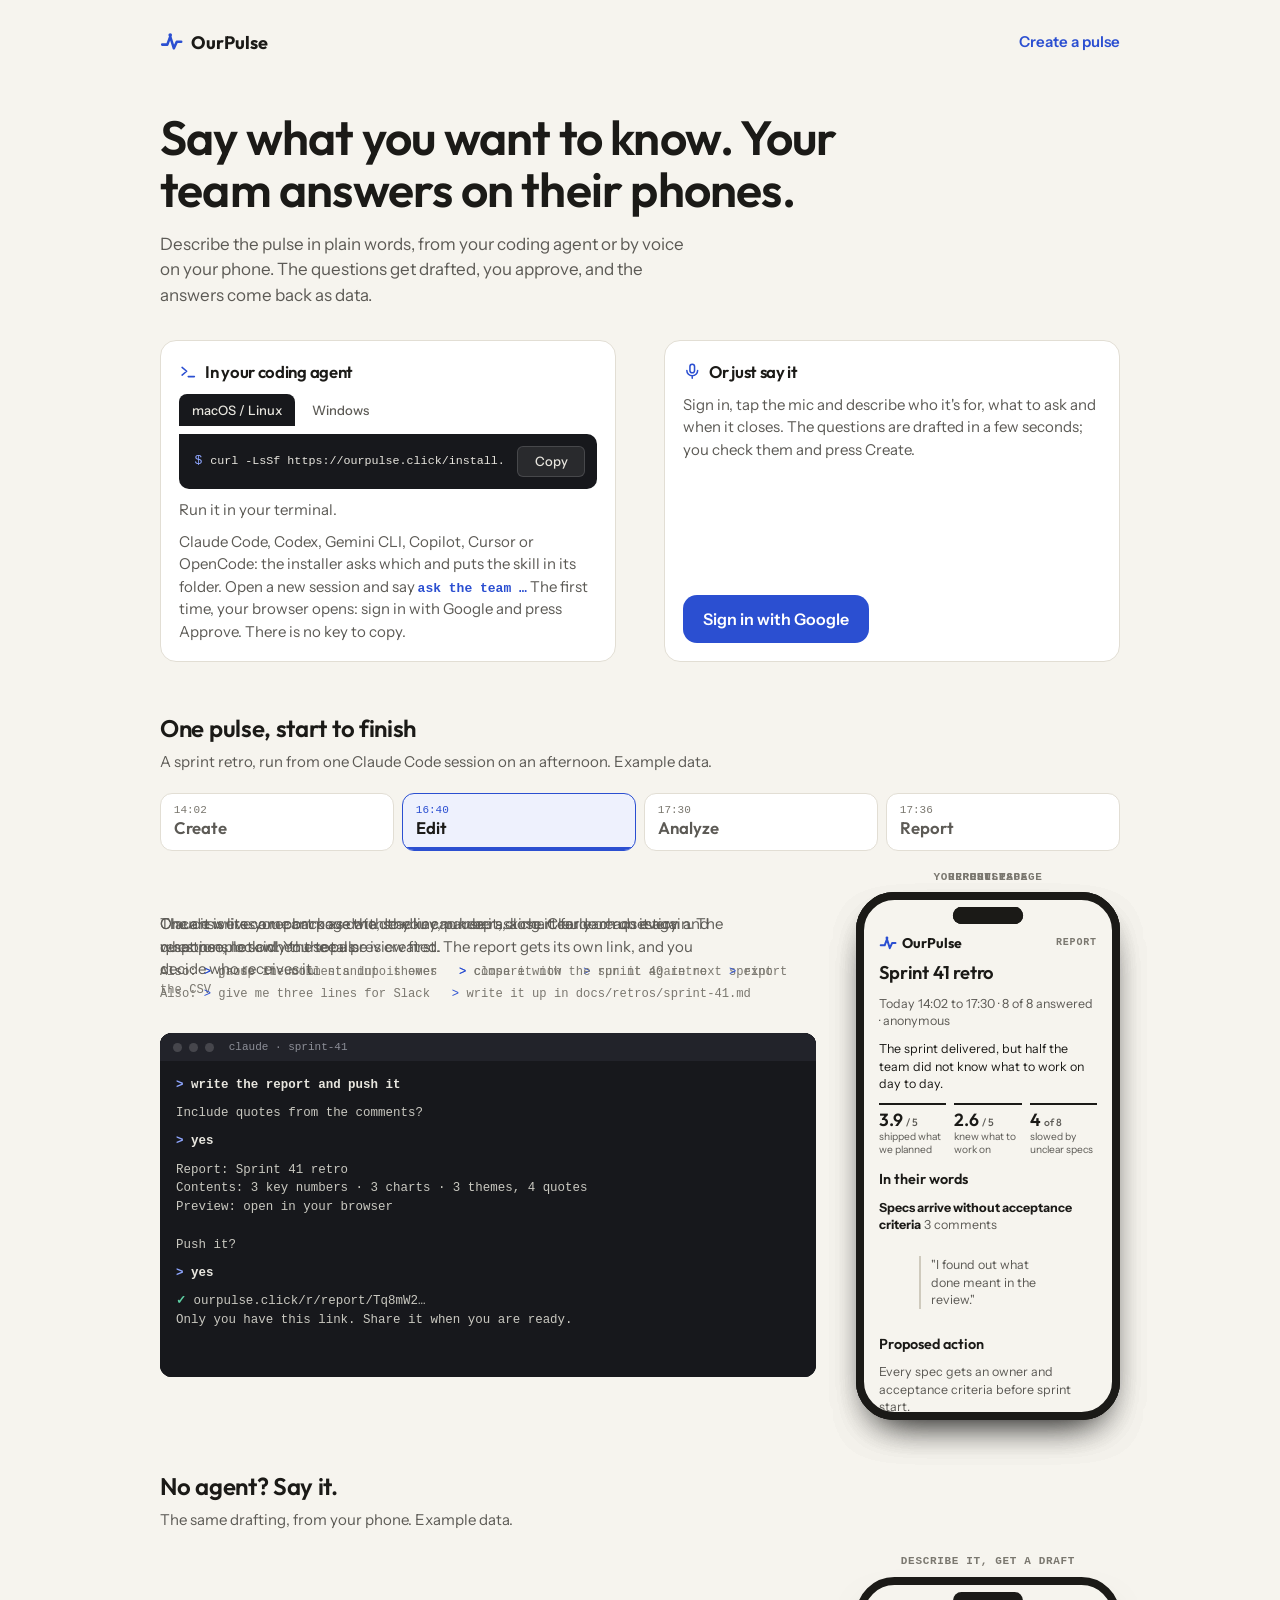
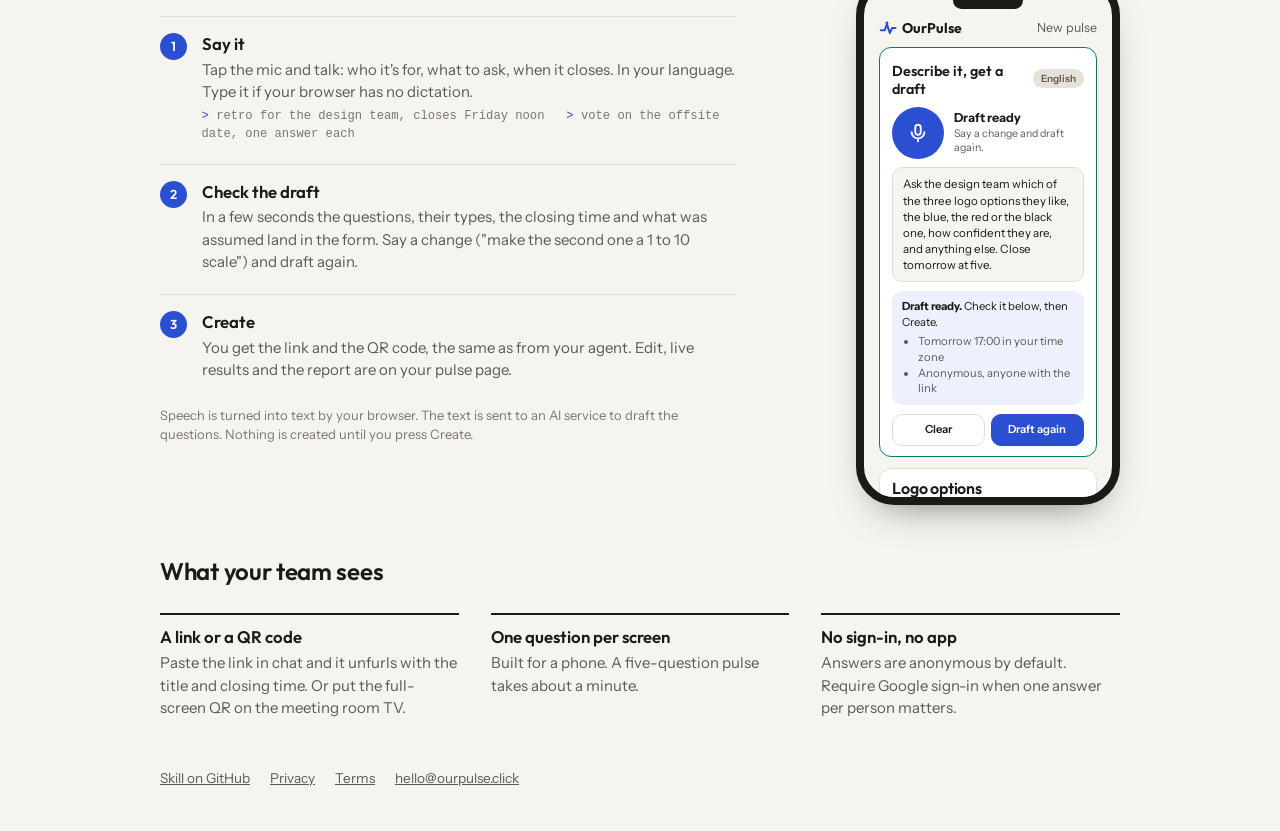
==== docs/index.html @ f37e3a6a "Privacy policy and terms of service pages, contact address in the footer Closes n-dimitrov/ourpulse#" ====
<!doctype html>
<html lang="en">
<head>
<meta charset="utf-8" />
<meta name="viewport" content="width=device-width, initial-scale=1, viewport-fit=cover" />
<title>Tiny pulses for teams and agents · OurPulse</title>
<link rel="icon" href="/favicon.svg" type="image/svg+xml" />
<link rel="preconnect" href="https://fonts.gstatic.com" crossorigin />
<link rel="stylesheet" href="https://fonts.googleapis.com/css2?family=Outfit:wght@500;600;700&family=Instrument+Sans:wght@400;500;600&display=swap" />
<meta name="description" content="Ask the team in plain words, from your coding agent or by voice on your phone. The questions get drafted, your team answers on their phones, and the results come back as data." />
<meta property="og:title" content="OurPulse: tiny pulses for teams and agents" />
<meta property="og:description" content="Ask the team in plain words, from your coding agent or by voice on your phone. The questions get drafted, your team answers on their phones, and the results come back as data." />
<!-- Tokens and base styles mirror src/lib/page.ts in the OurPulse app; keep them in step. -->
<style>
  :root {
    --bg: #F6F4EE; --ink: #1B1A17; --muted: #5C5A55; --faint: #7A776F; --line: #E2DED4; --line-strong: #CFCABD;
    --card: #FFFFFF; --track: #E6E2D8; --accent: #2B4FD1; --accent-soft: #EEF1FD; --accent-ink: #FFFFFF; --ok: #0F766E; --bezel: #1B1A17;
    /* Console: dark in both themes, so a command reads as a command. */
    --code-bg: #17181C; --code-bar: #22232A; --code-ink: #E8E6DF; --code-dim: #8D8F98; --code-soft: #C9C8C0; --code-prompt: #8FA6FF; --code-ok: #5FD1A5;
    color-scheme: light;
  }
  @media (prefers-color-scheme: dark) { :root {
    --bg: #17171A; --ink: #F1EFE9; --muted: #A8A49B; --faint: #8B877E; --line: #34343A; --line-strong: #44444B;
    --card: #202024; --track: #2C2C31; --accent: #6D8CFF; --accent-soft: #23283F; --accent-ink: #0F1330; --ok: #4FD1C5; --bezel: #3A3A41;
    --code-bg: #0C0D10; --code-bar: #16171C;
    color-scheme: dark;
  } }
  * { box-sizing: border-box; }
  html, body { height: 100%; }
  body { margin: 0; background: var(--bg); color: var(--ink); font: 16px/1.5 'Instrument Sans', system-ui, sans-serif; -webkit-font-smoothing: antialiased; }
  h1, h3 { font-family: Outfit, 'Instrument Sans', sans-serif; font-weight: 600; letter-spacing: -.3px; margin: 0; text-wrap: balance; }
  h1 { font-size: 1.75rem; line-height: 1.2; }
  h3 { font-size: 1.05rem; }
  a { color: var(--accent); }
  [hidden] { display: none !important; }
  .muted { color: var(--muted); }
  .small { font-size: .85rem; }
  .wrap { max-width: 30rem; margin: 0 auto; padding: 1.25rem 1.25rem 1.5rem; min-height: 100%; display: flex; flex-direction: column; }
  .top { display: flex; align-items: center; justify-content: space-between; gap: 1rem; height: 44px; }
  .brand { display: inline-flex; align-items: center; gap: .4em; font-family: Outfit, sans-serif; font-weight: 700; font-size: 1.125rem; color: inherit; text-decoration: none; }
  .brand svg { width: 1.3em; height: 1.3em; color: var(--accent); flex: none; }
  .card { background: var(--card); border: 1px solid var(--line); border-radius: 16px; padding: 1rem; }
  .btn { display: inline-flex; align-items: center; justify-content: center; gap: .5rem; height: 48px; padding: 0 1.25rem; border-radius: 14px; border: 0; background: var(--accent); color: var(--accent-ink); font: 600 1rem 'Instrument Sans', sans-serif; text-decoration: none; cursor: pointer; }
  button { font: inherit; }
  code { font-size: .9em; }
  @media (prefers-reduced-motion: reduce) { * { transition: none !important; } }
  h1, h2, h3, p, ol, ul { margin: 0; }
  h2 { font-family: Outfit, 'Instrument Sans', sans-serif; font-weight: 600; letter-spacing: -.3px; text-wrap: balance; }
  .land { max-width: 66rem; gap: 3rem; padding: 1.25rem clamp(1.25rem, 4vw, 3rem) 2.5rem; }
  .signin { font-weight: 600; font-size: .9375rem; text-decoration: none; }
  .notice { font-size: .875rem; font-weight: 500; padding: .6rem .85rem; border-radius: 12px; background: var(--accent-soft); color: var(--accent); margin-bottom: -1.5rem; }
  a:focus-visible, button:focus-visible { outline: 2px solid var(--accent); outline-offset: 2px; }
  /* Hero: one promise, two doors. On a phone the voice door comes first; nobody installs a plugin from there. */
  .hero { display: grid; grid-template-columns: repeat(auto-fit, minmax(min(100%, 19rem), 1fr)); gap: 2rem 3rem; align-items: stretch; }
  .pitch { display: flex; flex-direction: column; gap: 1rem; min-width: 0; grid-column: 1 / -1; }
  .pitch h1 { font-size: clamp(2rem, 5vw, 3rem); line-height: 1.08; letter-spacing: -.8px; max-width: 24ch; }
  .pitch p { color: var(--muted); font-size: 1.0625rem; max-width: 34rem; }

  .door { background: var(--card); border: 1px solid var(--line); border-radius: 16px; padding: 1.1rem; display: flex; flex-direction: column; gap: .6rem; min-width: 0; }
  .door h3 { font-size: 1.05rem; display: flex; align-items: center; gap: .5rem; }
  .door h3 svg { width: 1.1em; height: 1.1em; color: var(--accent); flex: none; }
  .door p { font-size: .9375rem; color: var(--muted); }
  .door .btn { align-self: flex-start; margin-top: auto; }
  @media (max-width: 50rem) { .door.voice { order: -1; } }
  /* Install: OS tabs sit on a dark console block, as on jtr. */
  .os-tabs { display: flex; gap: 4px; margin-bottom: -1px; position: relative; }
  .os-tab { font: 500 .8125rem/1 'Instrument Sans', sans-serif; color: var(--muted); background: none; border: 1px solid transparent; border-bottom: 0; border-radius: 8px 8px 0 0; padding: 9px 12px; cursor: pointer; }
  .os-tab[aria-selected="true"] { color: var(--code-ink); background: var(--code-bg); }
  .os-tabs + .cmd { border-top-left-radius: 0; }
  .cmd { display: flex; align-items: flex-start; gap: 12px; background: var(--code-bg); color: var(--code-ink); border-radius: 10px; padding: 12px 12px 12px 16px; }
  .cmd pre { flex: 1; min-width: 0; margin: 0; padding: 5px 0; font: .8125rem/1.6 ui-monospace, SFMono-Regular, Menlo, Consolas, monospace; overflow-x: auto; white-space: pre; }
  .cmd pre .p { color: var(--code-prompt); user-select: none; }
  .cmd pre .c { color: var(--code-dim); }
  .cmd button { flex: none; font: 500 .8125rem/1 'Instrument Sans', sans-serif; color: var(--code-ink); background: rgba(255, 255, 255, .08); border: 1px solid rgba(255, 255, 255, .14); border-radius: 6px; padding: 8px 12px; min-width: 68px; cursor: pointer; }
  .cmd button:hover { background: rgba(255, 255, 255, .16); }
  .cmd button.done { color: var(--code-ok); border-color: var(--code-ok); }
  .note { font-size: .875rem; color: var(--muted); }
  @media (max-width: 32rem) { .cmd { flex-direction: column; } .cmd pre { width: 100%; } .cmd button { align-self: flex-end; } }
  .say { font-family: ui-monospace, SFMono-Regular, Menlo, monospace; font-size: .8125rem; color: var(--accent); font-weight: 600; }

  .sec { display: flex; flex-direction: column; gap: 1.5rem; }
  .sec > header { display: flex; flex-direction: column; gap: .3rem; }
  .sec h2 { font-size: 1.5rem; }
  .sec > header p { color: var(--muted); font-size: .9375rem; }

  .stage { display: flex; flex-direction: column; gap: 1.25rem; }
  .stage > header { display: flex; flex-direction: column; gap: .3rem; }
  .stage h2 { font-size: 1.5rem; }
  .stage > header p { color: var(--muted); font-size: .9375rem; }
  .tabs { display: grid; grid-template-columns: repeat(4, minmax(0, 1fr)); gap: .5rem; }
  .tab { position: relative; overflow: hidden; display: flex; flex-direction: column; align-items: flex-start; gap: .1rem; padding: .6rem .8rem .7rem; border: 1px solid var(--line); border-radius: 12px; background: var(--card); color: var(--muted); cursor: pointer; text-align: left; font: 600 1.05rem Outfit, 'Instrument Sans', sans-serif; }
  .tab small { font: 500 .6875rem ui-monospace, SFMono-Regular, Menlo, monospace; color: var(--faint); font-variant-numeric: tabular-nums; }
  .tab[aria-selected="true"] { border-color: var(--accent); color: var(--ink); background: var(--accent-soft); }
  .tab[aria-selected="true"] small { color: var(--accent); }
  .tab i { position: absolute; left: 0; bottom: 0; height: 3px; width: 0; background: var(--accent); }
  .stage.auto .tab[aria-selected="true"] i { animation: fill 9s linear forwards; }
  .stage.auto:hover .tab i, .stage.auto:focus-within .tab i { animation-play-state: paused; }
  @keyframes fill { to { width: 100%; } }

  /* Every phase sits in the same grid cell, so the stage keeps one size. */
  .panels { display: flex; flex-direction: column; gap: 2.5rem; }
  .stage.js .panels { display: grid; }
  .stage.js .panel { grid-area: 1 / 1; visibility: hidden; opacity: 0; }
  .panel { display: grid; grid-template-columns: minmax(0, 1fr) auto; gap: 1rem 2.5rem; align-items: center; }
  .stage.js .panel.on { visibility: visible; opacity: 1; transition: opacity .25s; }
  .left { display: flex; flex-direction: column; gap: .9rem; min-width: 0; }
  .what { display: flex; flex-direction: column; gap: .35rem; min-height: 6.6rem; }
  .what p { color: var(--muted); font-size: .9375rem; max-width: 36rem; }
  .also { font: .76rem/1.45 ui-monospace, SFMono-Regular, Menlo, monospace; color: var(--faint); }
  .also b { color: var(--accent); font-weight: 400; }

  /* Terminal window: one fixed size for all phases. */
  .term { height: 21.5rem; background: var(--code-bg); color: var(--code-ink); border-radius: 12px; overflow: hidden; display: flex; flex-direction: column; }
  .tbar { flex: none; display: flex; align-items: center; gap: .4rem; padding: .5rem .8rem; background: var(--code-bar); font: .6875rem ui-monospace, SFMono-Regular, Menlo, Consolas, monospace; color: var(--code-dim); }
  .tbar i { width: .6rem; height: .6rem; border-radius: 50%; background: rgba(255, 255, 255, .16); }
  .tbar span { margin-left: .5rem; }
  .tbody { flex: 1; min-height: 0; overflow: hidden; padding: .9rem 1rem; display: flex; flex-direction: column; gap: .6rem; font: .78rem/1.5 ui-monospace, SFMono-Regular, Menlo, Consolas, monospace; }
  .term .you { color: var(--code-ink); font-weight: 600; padding-left: 1.2em; text-indent: -1.2em; overflow-wrap: anywhere; }
  .term .you::before { content: "> "; color: var(--code-prompt); }
  .term .out { color: var(--code-soft); white-space: pre-wrap; overflow-wrap: anywhere; font-variant-numeric: tabular-nums; }
  .term .ok { color: var(--code-ok); font-weight: 700; }

  /* Phone: one fixed size, the app page inside it. */
  .phonecol { display: flex; flex-direction: column; align-items: center; gap: .6rem; }
  .cap { font: 600 .6875rem ui-monospace, SFMono-Regular, Menlo, monospace; letter-spacing: .06em; text-transform: uppercase; color: var(--faint); }
  .phone { width: 16.5rem; height: 33rem; border: .55rem solid var(--bezel); border-radius: 2.4rem; background: var(--bg); position: relative; overflow: hidden; box-shadow: 0 18px 40px -22px rgba(0, 0, 0, .6); }
  .phone::before { content: ""; position: absolute; top: .45rem; left: 50%; width: 4.4rem; height: 1.05rem; margin-left: -2.2rem; border-radius: 1rem; background: var(--bezel); z-index: 1; }
  /* Create: the phone shows the invite QR first, then the question it leads to. */
  .swap { position: relative; height: 100%; }
  .swap > .app { position: absolute; inset: 0; }
  .swap > .app.then { opacity: 0; }
  .panel.on .swap > .app.first { animation: leave 9s linear forwards; }
  .panel.on .swap > .app.then { animation: arrive 9s linear forwards; }
  @keyframes leave { 0%, 40% { opacity: 1; } 46%, 100% { opacity: 0; } }
  @keyframes arrive { 0%, 40% { opacity: 0; } 46%, 100% { opacity: 1; } }
  .app.invite { align-items: center; text-align: center; justify-content: center; gap: .9rem; }
  .app .qr { width: 9.5rem; height: 9.5rem; padding: .45rem; background: #fff; color: #111; border: 1px solid var(--line); border-radius: 14px; }
  .app .qr svg { display: block; width: 100%; height: 100%; }
  .app .mono { font: .72rem ui-monospace, SFMono-Regular, Menlo, monospace; }
  .app { height: 100%; padding: 2.1rem .95rem 1rem; display: flex; flex-direction: column; gap: .65rem; font-size: .78rem; line-height: 1.4; }
  .app .row { display: flex; align-items: center; justify-content: space-between; gap: .6rem; }
  .app .brand { display: inline-flex; align-items: center; gap: .35em; font: 700 .875rem Outfit, sans-serif; }
  .app .brand svg { width: 1.3em; height: 1.3em; color: var(--accent); flex: none; }
  .app .ttl { font: 600 1.15rem/1.2 Outfit, 'Instrument Sans', sans-serif; letter-spacing: -.2px; }
  .app .pill { font-size: .6875rem; font-weight: 600; padding: 2px 8px; border-radius: 999px; background: var(--track); color: var(--muted); white-space: nowrap; }
  .app .pill.on { background: var(--accent); color: var(--accent-ink); }
  .app .kind { font: 600 .625rem ui-monospace, SFMono-Regular, Menlo, monospace; letter-spacing: .08em; text-transform: uppercase; color: var(--faint); }
  .app .box { background: var(--card); border: 1px solid var(--line); border-radius: 12px; padding: .65rem .75rem; display: flex; flex-direction: column; gap: .4rem; }
  .app .m { color: var(--muted); }
  .app .new { color: var(--accent); font-weight: 600; }
  .app .meter { height: 6px; border-radius: 3px; background: var(--track); overflow: hidden; }
  .app .meter span { display: block; height: 100%; background: var(--accent); }
  .app .btns { display: grid; grid-template-columns: repeat(3, minmax(0, 1fr)); gap: .35rem; }
  .app .btns span { text-align: center; padding: .5rem .2rem; border: 1.5px solid var(--line); border-radius: 10px; background: var(--card); font-weight: 600; font-size: .7rem; }
  .app .grow { flex: 1; }
  .app .cta { text-align: center; padding: .8rem; border-radius: 12px; background: var(--accent); color: var(--accent-ink); font-weight: 600; font-size: .9rem; }
  .app .stmt { font: 600 1.45rem/1.2 Outfit, 'Instrument Sans', sans-serif; letter-spacing: -.3px; margin-top: 1.2rem; }
  .app .scale { display: grid; grid-template-columns: repeat(5, 1fr); gap: .4rem; margin-top: 1.4rem; }
  .app .scale span { aspect-ratio: 1; border-radius: 50%; border: 1.5px solid var(--line-strong); background: var(--card); display: flex; align-items: center; justify-content: center; font-weight: 600; }
  .app .scale .sel { background: var(--accent); border-color: var(--accent); color: var(--accent-ink); }
  .app .ends { display: flex; justify-content: space-between; font-size: .6875rem; color: var(--muted); }
  .app .bars { display: grid; grid-template-columns: auto minmax(0, 1fr) auto; gap: .4rem .5rem; align-items: center; font-size: .72rem; }
  .app .bars .meter { height: 9px; border-radius: 5px; }
  .app .bars b { font-variant-numeric: tabular-nums; }
  .app .big { font: 600 2rem/1 Outfit, sans-serif; }
  .app .keys { display: grid; grid-template-columns: repeat(3, minmax(0, 1fr)); gap: .5rem; }
  .app .keys div { border-top: 2px solid var(--ink); padding-top: .3rem; display: flex; flex-direction: column; }
  .app .keys b { font: 600 1.1rem/1.15 Outfit, sans-serif; }
  .app .keys b small { font-size: .65rem; font-weight: 500; color: var(--muted); }
  .app .keys span { font-size: .64rem; color: var(--muted); line-height: 1.3; }
  .app blockquote { padding-left: .6rem; border-left: 2px solid var(--line-strong); color: var(--muted); }
  .app h4 { margin: .2rem 0 0; font: 600 .9rem Outfit, sans-serif; }

  @media (max-width: 50rem) {
    .panel { grid-template-columns: 1fr; }
    .tab { padding: .5rem .55rem .6rem; font-size: .9375rem; }
    .what { min-height: 8.5rem; }
    .term { height: 23rem; }
  }
  @media (prefers-reduced-motion: reduce) { .stage.auto .tab[aria-selected="true"] i { animation: none; } .stage.js .panel.on { transition: none; } .swap > .app { animation: none !important; } .swap > .app.first { opacity: 0; } }
  .team { display: grid; grid-template-columns: repeat(auto-fit, minmax(min(100%, 13rem), 1fr)); gap: 1.25rem 2rem; }
  .team div { display: flex; flex-direction: column; gap: .3rem; border-top: 2px solid var(--ink); padding-top: .7rem; }
  .team strong { font: 600 1.05rem Outfit, 'Instrument Sans', sans-serif; }
  .team p { color: var(--muted); font-size: .9375rem; }

  /* Voice: the Describe card from /me/new, inside the phone. */
  .voice-sec .panel { visibility: visible; opacity: 1; }
  .steps { gap: 1.25rem; max-width: 36rem; }
  .step { display: flex; gap: .9rem; align-items: flex-start; border-top: 1px solid var(--line); padding-top: 1rem; }
  .step .n { flex: none; width: 1.7rem; height: 1.7rem; border-radius: 50%; background: var(--accent); color: var(--accent-ink); font: 600 .8125rem/1.7rem Outfit, 'Instrument Sans', sans-serif; text-align: center; }
  .step > div { display: flex; flex-direction: column; gap: .3rem; min-width: 0; }
  .step strong { font: 600 1.05rem Outfit, 'Instrument Sans', sans-serif; }
  .step p { color: var(--muted); font-size: .9375rem; }
  .steps .fine { margin-top: .25rem; }
  .fine { font-size: .8125rem; color: var(--faint); max-width: 36rem; }
  .app .desc { border-color: var(--ok); gap: .55rem; }
  .app .lang { font: 600 .625rem 'Instrument Sans', sans-serif; color: var(--muted); background: var(--track); border-radius: 999px; padding: 3px 8px; }
  .app .mic { flex: none; width: 52px; height: 52px; border-radius: 50%; background: var(--accent); color: var(--accent-ink); display: grid; place-items: center; }
  .app .mic svg { width: 22px; height: 22px; }
  .app .ta { background: var(--bg); border: 1px solid var(--line); border-radius: 10px; padding: .5rem .6rem; font-size: .72rem; }
  .app .assume { background: var(--accent-soft); border-radius: 10px; padding: .5rem .6rem; font-size: .7rem; }
  .app .assume ul { margin: .25rem 0 0; padding-left: 1rem; color: var(--muted); }
  .app .pair { display: grid; grid-template-columns: 1fr 1fr; gap: .35rem; }
  .app .pair span { text-align: center; padding: .45rem .2rem; border-radius: 10px; font-weight: 600; font-size: .7rem; border: 1.5px solid var(--line); background: var(--card); }
  .app .pair .pri { background: var(--accent); border-color: var(--accent); color: var(--accent-ink); }
  .app .q { display: flex; gap: .5rem; align-items: baseline; font-size: .72rem; }
  .app .q i { font: 600 .55rem ui-monospace, SFMono-Regular, Menlo, monospace; letter-spacing: .06em; text-transform: uppercase; color: var(--faint); flex: none; width: 3.2rem; }

  .foot { font-size: .85rem; color: var(--muted); display: flex; gap: 1.25rem; flex-wrap: wrap; }
  .foot a { color: inherit; }
  .toast { position: fixed; left: 50%; bottom: calc(24px + env(safe-area-inset-bottom, 0px)); transform: translateX(-50%); background: var(--ink); color: var(--bg); padding: .6rem 1rem; border-radius: 999px; font-size: .875rem; opacity: 0; transition: opacity .2s; pointer-events: none; }
  .toast.on { opacity: 1; }
</style>
</head>
<body>
<div class="wrap land">
  <div class="top"><a class="brand" href="/"><svg viewBox="0 0 64 64" fill="none" stroke="currentColor" stroke-width="7" stroke-linecap="round" stroke-linejoin="round" aria-hidden="true"><path d="M6 40h14l8-22 10 32 8-18h12"/><circle cx="28" cy="14" r="5" fill="currentColor" stroke="none"/></svg>OurPulse</a><a class="signin" href="/me">Create a pulse</a></div>
  <div class="notice" id="signed-out" role="status" hidden>You're signed out.</div>
  <div class="hero">
    <div class="pitch">
      <h1>Say what you want to know. Your team answers on their phones.</h1>
      <p>Describe the pulse in plain words, from your coding agent or by voice on your phone. The questions get drafted, you approve, and the answers come back as data.</p>
    </div>
    <div class="door">
      <h3><svg viewBox="0 0 24 24" fill="none" stroke="currentColor" stroke-width="2" stroke-linecap="round" stroke-linejoin="round" aria-hidden="true"><path d="M4 17l6-5-6-5M12 19h8"/></svg>In your coding agent</h3>
      <div class="os-tabs" role="tablist" aria-label="Operating system">
        <button type="button" class="os-tab" role="tab" id="os-unix" aria-controls="cmd-unix" aria-selected="true">macOS / Linux</button>
        <button type="button" class="os-tab" role="tab" id="os-win" aria-controls="cmd-win" aria-selected="false" tabindex="-1">Windows</button>
      </div>
      <div class="cmd" role="tabpanel" id="cmd-unix" aria-labelledby="os-unix"><pre><span class="p">$ </span><code>curl -LsSf https://ourpulse.click/install.sh | sh</code></pre><button type="button" data-copy>Copy</button></div>
      <div class="cmd" role="tabpanel" id="cmd-win" aria-labelledby="os-win" hidden><pre><span class="p">&gt; </span><code>irm https://ourpulse.click/install.ps1 | iex</code></pre><button type="button" data-copy>Copy</button></div>
      <p class="note" data-os="unix">Run it in your terminal.</p>
      <p class="note" data-os="win" hidden>Run it in PowerShell.</p>
      <p>Claude Code, Codex, Gemini CLI, Copilot, Cursor or OpenCode: the installer asks which and puts the skill in its folder. Open a new session and say <span class="say">ask the team …</span> The first time, your browser opens: sign in with Google and press Approve. There is no key to copy.</p>
    </div>
    <div class="door voice">
      <h3><svg viewBox="0 0 24 24" fill="none" stroke="currentColor" stroke-width="2" stroke-linecap="round" stroke-linejoin="round" aria-hidden="true"><rect x="9" y="3" width="6" height="11" rx="3"/><path d="M5 11a7 7 0 0 0 14 0M12 18v3"/></svg>Or just say it</h3>
      <p>Sign in, tap the mic and describe who it's for, what to ask and when it closes. The questions are drafted in a few seconds; you check them and press Create.</p>
      <a class="btn" href="/me/new">Sign in with Google</a>
    </div>
  </div>

  <div class="sec stage" id="stage">
    <header>
      <h2>One pulse, start to finish</h2>
      <p>A sprint retro, run from one Claude Code session on an afternoon. Example data.</p>
    </header>
    <div class="tabs" role="tablist" aria-label="Phases of a pulse" hidden>
      <button type="button" class="tab" role="tab" id="tab-create" aria-controls="create" aria-selected="true"><small>14:02</small>Create<i></i></button>
      <button type="button" class="tab" role="tab" id="tab-edit" aria-controls="edit" aria-selected="false" tabindex="-1"><small>16:40</small>Edit<i></i></button>
      <button type="button" class="tab" role="tab" id="tab-analyze" aria-controls="analyze" aria-selected="false" tabindex="-1"><small>17:30</small>Analyze<i></i></button>
      <button type="button" class="tab" role="tab" id="tab-report" aria-controls="report" aria-selected="false" tabindex="-1"><small>17:36</small>Report<i></i></button>
    </div>

    <div class="panels">
      <section class="panel on" id="create" role="tabpanel" aria-labelledby="tab-create">
        <div class="left">
          <div class="what">
            <p>Say what you want to know. Claude drafts the questions and shows you the pulse. Change the draft by talking; nothing is sent until you say yes.</p>
            <div class="also">Also: <b>&gt;</b> poll the team on the offsite date &nbsp; <b>&gt;</b> vote on the logo, one answer each</div>
          </div>
          <div class="term" aria-label="Example: creating a pulse">
            <div class="tbar"><i></i><i></i><i></i><span>claude · sprint-41</span></div>
            <div class="tbody">
              <div class="you">run a retro for sprint 41, 8 people, close at 17:00</div>
              <div class="out">Pulse: Sprint 41 retro
Closes: today 17:00 (3 hours)
Access: anyone with the link · pseudonyms

1. [agree]   We shipped what we planned
2. [agree]   I knew what to work on each day
3. [single]  What slowed us down most?
4. [text]    One thing to change

Create it?</div>
              <div class="you">yes</div>
              <div class="out"><span class="ok">✓</span> ourpulse.click/s/XhNODpVf · link and QR ready</div>
            </div>
          </div>
        </div>
        <div class="phonecol">
          <div class="cap">Your team scans, then answers</div>
          <div class="phone"><div class="swap">
          <div class="app invite first">
            <span class="brand"><svg viewBox="0 0 64 64" fill="none" stroke="currentColor" stroke-width="7" stroke-linecap="round" stroke-linejoin="round" aria-hidden="true"><path d="M6 40h14l8-22 10 32 8-18h12"/><circle cx="28" cy="14" r="5" fill="currentColor" stroke="none"/></svg>OurPulse</span>
            <div class="ttl">Sprint 41 retro</div>
            <div class="qr"><svg viewBox="-1 -1 23 23" aria-hidden="true"><path fill="currentColor" d="M0 0h1v1h-1zM1 0h1v1h-1zM2 0h1v1h-1zM3 0h1v1h-1zM4 0h1v1h-1zM5 0h1v1h-1zM6 0h1v1h-1zM8 0h1v1h-1zM9 0h1v1h-1zM10 0h1v1h-1zM14 0h1v1h-1zM15 0h1v1h-1zM16 0h1v1h-1zM17 0h1v1h-1zM18 0h1v1h-1zM19 0h1v1h-1zM20 0h1v1h-1zM0 1h1v1h-1zM6 1h1v1h-1zM10 1h1v1h-1zM14 1h1v1h-1zM20 1h1v1h-1zM0 2h1v1h-1zM2 2h1v1h-1zM3 2h1v1h-1zM4 2h1v1h-1zM6 2h1v1h-1zM11 2h1v1h-1zM12 2h1v1h-1zM14 2h1v1h-1zM16 2h1v1h-1zM17 2h1v1h-1zM18 2h1v1h-1zM20 2h1v1h-1zM0 3h1v1h-1zM2 3h1v1h-1zM3 3h1v1h-1zM4 3h1v1h-1zM6 3h1v1h-1zM8 3h1v1h-1zM10 3h1v1h-1zM14 3h1v1h-1zM16 3h1v1h-1zM17 3h1v1h-1zM18 3h1v1h-1zM20 3h1v1h-1zM0 4h1v1h-1zM2 4h1v1h-1zM3 4h1v1h-1zM4 4h1v1h-1zM6 4h1v1h-1zM8 4h1v1h-1zM10 4h1v1h-1zM14 4h1v1h-1zM16 4h1v1h-1zM17 4h1v1h-1zM18 4h1v1h-1zM20 4h1v1h-1zM0 5h1v1h-1zM6 5h1v1h-1zM8 5h1v1h-1zM11 5h1v1h-1zM14 5h1v1h-1zM20 5h1v1h-1zM0 6h1v1h-1zM1 6h1v1h-1zM2 6h1v1h-1zM3 6h1v1h-1zM4 6h1v1h-1zM5 6h1v1h-1zM6 6h1v1h-1zM8 6h1v1h-1zM12 6h1v1h-1zM14 6h1v1h-1zM15 6h1v1h-1zM16 6h1v1h-1zM17 6h1v1h-1zM18 6h1v1h-1zM19 6h1v1h-1zM20 6h1v1h-1zM8 7h1v1h-1zM11 7h1v1h-1zM1 8h1v1h-1zM2 8h1v1h-1zM4 8h1v1h-1zM7 8h1v1h-1zM8 8h1v1h-1zM9 8h1v1h-1zM10 8h1v1h-1zM12 8h1v1h-1zM17 8h1v1h-1zM18 8h1v1h-1zM19 8h1v1h-1zM20 8h1v1h-1zM3 9h1v1h-1zM5 9h1v1h-1zM10 9h1v1h-1zM13 9h1v1h-1zM14 9h1v1h-1zM17 9h1v1h-1zM18 9h1v1h-1zM20 9h1v1h-1zM0 10h1v1h-1zM2 10h1v1h-1zM4 10h1v1h-1zM6 10h1v1h-1zM10 10h1v1h-1zM11 10h1v1h-1zM12 10h1v1h-1zM13 10h1v1h-1zM15 10h1v1h-1zM16 10h1v1h-1zM18 10h1v1h-1zM19 10h1v1h-1zM20 10h1v1h-1zM1 11h1v1h-1zM10 11h1v1h-1zM16 11h1v1h-1zM19 11h1v1h-1zM1 12h1v1h-1zM5 12h1v1h-1zM6 12h1v1h-1zM11 12h1v1h-1zM13 12h1v1h-1zM16 12h1v1h-1zM19 12h1v1h-1zM20 12h1v1h-1zM8 13h1v1h-1zM9 13h1v1h-1zM13 13h1v1h-1zM17 13h1v1h-1zM19 13h1v1h-1zM0 14h1v1h-1zM1 14h1v1h-1zM2 14h1v1h-1zM3 14h1v1h-1zM4 14h1v1h-1zM5 14h1v1h-1zM6 14h1v1h-1zM8 14h1v1h-1zM9 14h1v1h-1zM10 14h1v1h-1zM12 14h1v1h-1zM15 14h1v1h-1zM18 14h1v1h-1zM20 14h1v1h-1zM0 15h1v1h-1zM6 15h1v1h-1zM8 15h1v1h-1zM11 15h1v1h-1zM12 15h1v1h-1zM19 15h1v1h-1zM20 15h1v1h-1zM0 16h1v1h-1zM2 16h1v1h-1zM3 16h1v1h-1zM4 16h1v1h-1zM6 16h1v1h-1zM12 16h1v1h-1zM14 16h1v1h-1zM15 16h1v1h-1zM16 16h1v1h-1zM0 17h1v1h-1zM2 17h1v1h-1zM3 17h1v1h-1zM4 17h1v1h-1zM6 17h1v1h-1zM8 17h1v1h-1zM10 17h1v1h-1zM11 17h1v1h-1zM12 17h1v1h-1zM14 17h1v1h-1zM15 17h1v1h-1zM16 17h1v1h-1zM18 17h1v1h-1zM20 17h1v1h-1zM0 18h1v1h-1zM2 18h1v1h-1zM3 18h1v1h-1zM4 18h1v1h-1zM6 18h1v1h-1zM9 18h1v1h-1zM17 18h1v1h-1zM20 18h1v1h-1zM0 19h1v1h-1zM6 19h1v1h-1zM8 19h1v1h-1zM10 19h1v1h-1zM14 19h1v1h-1zM17 19h1v1h-1zM20 19h1v1h-1zM0 20h1v1h-1zM1 20h1v1h-1zM2 20h1v1h-1zM3 20h1v1h-1zM4 20h1v1h-1zM5 20h1v1h-1zM6 20h1v1h-1zM11 20h1v1h-1zM13 20h1v1h-1zM14 20h1v1h-1zM16 20h1v1h-1zM17 20h1v1h-1zM20 20h1v1h-1z"/></svg></div>
            <div class="mono">ourpulse.click/s/XhNODpVf</div>
            <div class="m">Closes today 17:00 · in 3 hours</div>
          </div>
          <div class="app then">
            <div class="row"><span class="brand"><svg viewBox="0 0 64 64" fill="none" stroke="currentColor" stroke-width="7" stroke-linecap="round" stroke-linejoin="round" aria-hidden="true"><path d="M6 40h14l8-22 10 32 8-18h12"/><circle cx="28" cy="14" r="5" fill="currentColor" stroke="none"/></svg>OurPulse</span><span class="pill">1 of 4</span></div>
            <div class="m">Sprint 41 retro</div>
            <div class="stmt">We shipped what we planned</div>
            <div class="scale"><span>1</span><span>2</span><span>3</span><span class="sel">4</span><span>5</span></div>
            <div class="ends"><span>Fully disagree</span><span>Fully agree</span></div>
            <div class="grow"></div>
            <div class="m" style="text-align:center">Closes today 17:00 · no sign-in</div>
            <div class="cta">Next</div>
          </div></div></div>
        </div>
      </section>

      <section class="panel" id="edit" role="tabpanel" aria-labelledby="tab-edit">
        <div class="left">
          <div class="what">
            <p>Once it is live you can move the deadline, pause it, close it early or run it again. The questions lock when the pulse is created.</p>
            <div class="also">Also: <b>&gt;</b> pause it until standup is over &nbsp; <b>&gt;</b> close it now &nbsp; <b>&gt;</b> run it again next sprint</div>
          </div>
          <div class="term" aria-label="Example: editing a pulse">
            <div class="tbar"><i></i><i></i><i></i><span>claude · sprint-41</span></div>
            <div class="tbody">
              <div class="you">how many answered the retro?</div>
              <div class="out">Sprint 41 retro · open · 5 of 8 answered so far
Closes today 17:00 (in 20 minutes)</div>
              <div class="you">give them until 17:30</div>
              <div class="out"><span class="ok">✓</span> Closes today 17:30 · 5 of 8 answered so far</div>
            </div>
          </div>
        </div>
        <div class="phonecol">
          <div class="cap">Your pulse page</div>
          <div class="phone"><div class="app">
            <div class="row"><span class="brand"><svg viewBox="0 0 64 64" fill="none" stroke="currentColor" stroke-width="7" stroke-linecap="round" stroke-linejoin="round" aria-hidden="true"><path d="M6 40h14l8-22 10 32 8-18h12"/><circle cx="28" cy="14" r="5" fill="currentColor" stroke="none"/></svg>OurPulse</span><span class="pill on">Open</span></div>
            <div class="ttl">Sprint 41 retro</div>
            <div class="box"><div class="row"><b>5 of 8 answered</b><span class="m">Live ›</span></div><div class="meter"><span style="width:62%"></span></div></div>
            <div class="box"><div class="row"><b>Schedule</b><span class="m">Edit</span></div><div class="m">Opened today 14:02</div><div>Closes <span class="new">today 17:30</span></div></div>
            <div class="box"><b>Results screen</b><div class="m">Anyone with this link sees live results. No names.</div></div>
            <div class="grow"></div>
            <div class="btns"><span>Pause</span><span>Extend 7d</span><span>Close now</span></div>
          </div></div>
        </div>
      </section>

      <section class="panel" id="analyze" role="tabpanel" aria-labelledby="tab-analyze">
        <div class="left">
          <div class="what">
            <p>The answers come back as data, so you can keep asking. Claude reads every response, not only the totals.</p>
            <div class="also">Also: <b>&gt;</b> group the comments into themes &nbsp; <b>&gt;</b> compare with the sprint 40 retro &nbsp; <b>&gt;</b> export the CSV</div>
          </div>
          <div class="term" aria-label="Example: analyzing results">
            <div class="tbar"><i></i><i></i><i></i><span>claude · sprint-41</span></div>
            <div class="tbody">
              <div class="out"><span class="ok">✓</span> Closed · 8 of 8 answered

We shipped what we planned       3.9 / 5
I knew what to work on each day  2.6 / 5
Slowed us down most
Unclear specs 4 · Flaky tests 2 · Reviews 1 · On-call 1</div>
              <div class="you">do the people who picked unclear specs score lower on question 2?</div>
              <div class="out">Yes. Their mean is 1.8, against 3.5 for the other four.
Three of their four comments ask for acceptance criteria.</div>
            </div>
          </div>
        </div>
        <div class="phonecol">
          <div class="cap">Results</div>
          <div class="phone"><div class="app">
            <div class="row"><span class="brand"><svg viewBox="0 0 64 64" fill="none" stroke="currentColor" stroke-width="7" stroke-linecap="round" stroke-linejoin="round" aria-hidden="true"><path d="M6 40h14l8-22 10 32 8-18h12"/><circle cx="28" cy="14" r="5" fill="currentColor" stroke="none"/></svg>OurPulse</span><span class="pill">Closed</span></div>
            <div class="ttl">Sprint 41 retro</div>
            <div><span class="big">8</span> <span class="m">of 8 answered · 100%</span></div>
            <div class="box"><b>What slowed us down most?</b>
              <div class="bars"><span>Unclear specs</span><span class="meter"><span style="width:50%"></span></span><b>4</b><span>Flaky tests</span><span class="meter"><span style="width:25%"></span></span><b>2</b><span>Reviews</span><span class="meter"><span style="width:12%"></span></span><b>1</b><span>On-call</span><span class="meter"><span style="width:12%"></span></span><b>1</b><span>Meetings</span><span class="meter"><span style="width:0"></span></span><b>0</b></div></div>
            <div class="box"><b>I knew what to work on each day</b><div class="m">mean <b style="color:var(--ink)">2.6</b> of 5</div>
              <div class="bars"><span>1</span><span class="meter"><span style="width:12%"></span></span><b>1</b><span>2</span><span class="meter"><span style="width:37%"></span></span><b>3</b><span>3</span><span class="meter"><span style="width:25%"></span></span><b>2</b><span>4</span><span class="meter"><span style="width:25%"></span></span><b>2</b><span>5</span><span class="meter"><span style="width:0"></span></span><b>0</b></div></div>
          </div></div>
        </div>
      </section>

      <section class="panel" id="report" role="tabpanel" aria-labelledby="tab-report">
        <div class="left">
          <div class="what">
            <p>Claude writes a report page with the key numbers, a chart for each question and what people said. You see a preview first. The report gets its own link, and you decide who receives it.</p>
            <div class="also">Also: <b>&gt;</b> give me three lines for Slack &nbsp; <b>&gt;</b> write it up in docs/retros/sprint-41.md</div>
          </div>
          <div class="term" aria-label="Example: pushing a report">
            <div class="tbar"><i></i><i></i><i></i><span>claude · sprint-41</span></div>
            <div class="tbody">
              <div class="you">write the report and push it</div>
              <div class="out">Include quotes from the comments?</div>
              <div class="you">yes</div>
              <div class="out">Report: Sprint 41 retro
Contents: 3 key numbers · 3 charts · 3 themes, 4 quotes
Preview: open in your browser

Push it?</div>
              <div class="you">yes</div>
              <div class="out"><span class="ok">✓</span> ourpulse.click/r/report/Tq8mW2…
Only you have this link. Share it when you are ready.</div>
            </div>
          </div>
        </div>
        <div class="phonecol">
          <div class="cap">Report page</div>
          <div class="phone"><div class="app">
            <div class="row"><span class="brand"><svg viewBox="0 0 64 64" fill="none" stroke="currentColor" stroke-width="7" stroke-linecap="round" stroke-linejoin="round" aria-hidden="true"><path d="M6 40h14l8-22 10 32 8-18h12"/><circle cx="28" cy="14" r="5" fill="currentColor" stroke="none"/></svg>OurPulse</span><span class="kind">Report</span></div>
            <div class="ttl">Sprint 41 retro</div>
            <div class="m">Today 14:02 to 17:30 · 8 of 8 answered · anonymous</div>
            <div>The sprint delivered, but half the team did not know what to work on day to day.</div>
            <div class="keys"><div><b>3.9 <small>/ 5</small></b><span>shipped what we planned</span></div><div><b>2.6 <small>/ 5</small></b><span>knew what to work on</span></div><div><b>4 <small>of 8</small></b><span>slowed by unclear specs</span></div></div>
            <h4>In their words</h4>
            <div><b>Specs arrive without acceptance criteria</b> <span class="m">3 comments</span></div>
            <blockquote>"I found out what done meant in the review."</blockquote>
            <h4>Proposed action</h4>
            <div class="m">Every spec gets an owner and acceptance criteria before sprint start.</div>
          </div></div>
        </div>
      </section>
    </div>
  </div>

  <div class="sec voice-sec" id="voice">
    <header>
      <h2>No agent? Say it.</h2>
      <p>The same drafting, from your phone. Example data.</p>
    </header>
    <section class="panel">
      <div class="left steps">
        <div class="step"><span class="n">1</span><div><strong>Say it</strong><p>Tap the mic and talk: who it's for, what to ask, when it closes. In your language. Type it if your browser has no dictation.</p>
          <div class="also"><b>&gt;</b> retro for the design team, closes Friday noon &nbsp; <b>&gt;</b> vote on the offsite date, one answer each</div></div></div>
        <div class="step"><span class="n">2</span><div><strong>Check the draft</strong><p>In a few seconds the questions, their types, the closing time and what was assumed land in the form. Say a change ("make the second one a 1 to 10 scale") and draft again.</p></div></div>
        <div class="step"><span class="n">3</span><div><strong>Create</strong><p>You get the link and the QR code, the same as from your agent. Edit, live results and the report are on your pulse page.</p></div></div>
        <p class="fine">Speech is turned into text by your browser. The text is sent to an AI service to draft the questions. Nothing is created until you press Create.</p>
      </div>
      <div class="phonecol">
        <div class="cap">Describe it, get a draft</div>
        <div class="phone"><div class="app">
          <div class="row"><span class="brand"><svg viewBox="0 0 64 64" fill="none" stroke="currentColor" stroke-width="7" stroke-linecap="round" stroke-linejoin="round" aria-hidden="true"><path d="M6 40h14l8-22 10 32 8-18h12"/><circle cx="28" cy="14" r="5" fill="currentColor" stroke="none"/></svg>OurPulse</span><span class="m">New pulse</span></div>
          <div class="box desc">
            <div class="row"><h4>Describe it, get a draft</h4><span class="lang">English</span></div>
            <div class="row" style="justify-content:flex-start;gap:.6rem">
              <span class="mic"><svg viewBox="0 0 24 24" fill="none" stroke="currentColor" stroke-width="2" stroke-linecap="round" stroke-linejoin="round" aria-hidden="true"><rect x="9" y="3" width="6" height="11" rx="3"/><path d="M5 11a7 7 0 0 0 14 0M12 18v3"/></svg></span>
              <div><b>Draft ready</b><div class="m" style="font-size:.66rem">Say a change and draft again.</div></div>
            </div>
            <div class="ta">Ask the design team which of the three logo options they like, the blue, the red or the black one, how confident they are, and anything else. Close tomorrow at five.</div>
            <div class="assume"><b>Draft ready.</b> Check it below, then Create.<ul><li>Tomorrow 17:00 in your time zone</li><li>Anonymous, anyone with the link</li></ul></div>
            <div class="pair"><span>Clear</span><span class="pri">Draft again</span></div>
          </div>
          <div class="box">
            <div class="ttl" style="font-size:1rem">Logo options</div>
            <div class="q"><i>single</i><span>Which logo do you like? Blue · Red · Black</span></div>
            <div class="q"><i>scale</i><span>How confident are you in your pick?</span></div>
            <div class="q"><i>text</i><span>Anything else about the logos?</span></div>
          </div>
          <div class="grow"></div>
          <div class="cta">Create</div>
        </div></div>
      </div>
    </section>
  </div>

  <div class="sec">
    <header><h2>What your team sees</h2></header>
    <div class="team">
      <div><strong>A link or a QR code</strong><p>Paste the link in chat and it unfurls with the title and closing time. Or put the full-screen QR on the meeting room TV.</p></div>
      <div><strong>One question per screen</strong><p>Built for a phone. A five-question pulse takes about a minute.</p></div>
      <div><strong>No sign-in, no app</strong><p>Answers are anonymous by default. Require Google sign-in when one answer per person matters.</p></div>
    </div>
  </div>

  <p class="foot"><a href="https://github.com/n-dimitrov/ourpulse-site">Skill on GitHub</a><a href="/privacy">Privacy</a><a href="/terms">Terms</a><a href="mailto:hello@ourpulse.click">hello@ourpulse.click</a></p>
  <div class="toast" id="toast">Copied</div>
</div>
<script>
(function(){
  if (/[?&]signed-out\b/.test(location.search)) document.getElementById('signed-out').hidden = false;
  var t=document.getElementById('toast'); function toast(m){ t.textContent=m; t.classList.add('on'); setTimeout(function(){t.classList.remove('on')},1600); }
  // Phases: tabs switch one stage. It keeps playing on its own and stops for good on the first click or key.
  (function(){
    var stage=document.getElementById('stage'), tabs=[].slice.call(stage.querySelectorAll('.tab')), panels=[].slice.call(stage.querySelectorAll('.panel')), cur=0;
    function show(i){ cur=i; tabs.forEach(function(b,j){ b.setAttribute('aria-selected', j===i); b.tabIndex=j===i?0:-1; panels[j].classList.toggle('on', j===i); }); }
    function stop(){ stage.classList.remove('auto'); }
    stage.classList.add('js'); stage.querySelector('.tabs').hidden=false;
    tabs.forEach(function(b,i){
      b.onclick=function(){ stop(); show(i); };
      b.onkeydown=function(e){ var d=e.key==='ArrowRight'?1:e.key==='ArrowLeft'?-1:0; if(!d) return; e.preventDefault(); stop(); show((cur+d+tabs.length)%tabs.length); tabs[cur].focus(); };
      b.querySelector('i').addEventListener('animationend', function(){ show((cur+1)%tabs.length); });
    });
    var start=panels.map(function(p){return '#'+p.id}).indexOf(location.hash);
    if (start>=0) show(start);
    else if (!matchMedia('(prefers-reduced-motion: reduce)').matches) stage.classList.add('auto');
  })();
  // Install: one tab per OS, preselected from the visitor's platform.
  (function(){
    var tabs={unix:document.getElementById('os-unix'), win:document.getElementById('os-win')};
    function show(os){
      Object.keys(tabs).forEach(function(k){ var on=k===os; tabs[k].setAttribute('aria-selected', on?'true':'false'); tabs[k].tabIndex=on?0:-1; document.getElementById('cmd-'+k).hidden=!on; });
      document.querySelectorAll('[data-os]').forEach(function(el){ el.hidden=el.getAttribute('data-os')!==os; });
    }
    Object.keys(tabs).forEach(function(k){
      tabs[k].addEventListener('click', function(){ show(k); });
      tabs[k].addEventListener('keydown', function(e){ if(e.key!=='ArrowLeft'&&e.key!=='ArrowRight') return; var o=k==='unix'?'win':'unix'; show(o); tabs[o].focus(); });
    });
    var platform=(navigator.userAgentData&&navigator.userAgentData.platform)||navigator.platform||'';
    show(/win/i.test(platform)?'win':'unix');
  })();
  document.querySelectorAll('[data-copy]').forEach(function(b){ b.onclick=function(){
    var code=b.parentNode.querySelector('code'), txt=code.textContent.trim();
    function done(){ b.textContent='Copied'; b.classList.add('done'); setTimeout(function(){ b.textContent='Copy'; b.classList.remove('done'); },1600); }
    function select(){ var r=document.createRange(); r.selectNodeContents(code); var s=getSelection(); s.removeAllRanges(); s.addRange(r); toast('Select and copy'); }
    if (navigator.clipboard && navigator.clipboard.writeText) navigator.clipboard.writeText(txt).then(done,select); else select(); }; });
})();
</script>
</body>
</html>
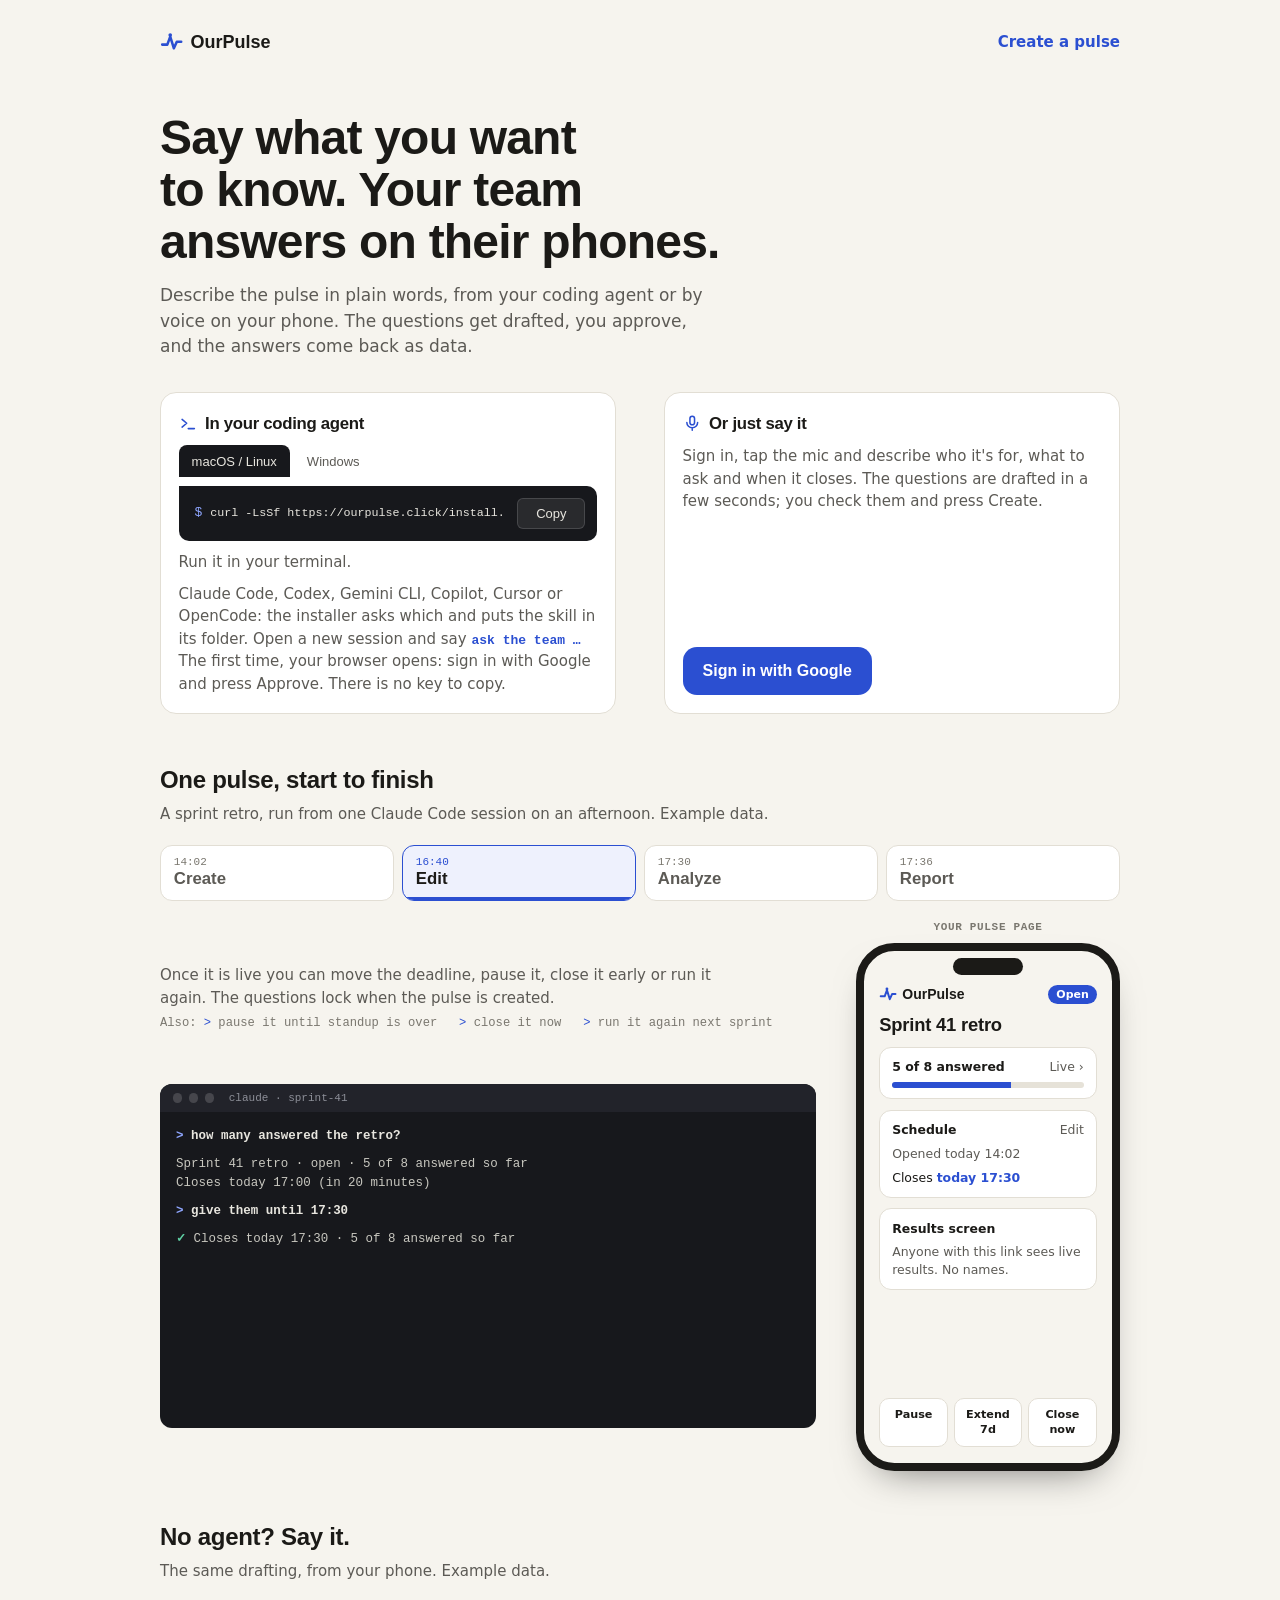
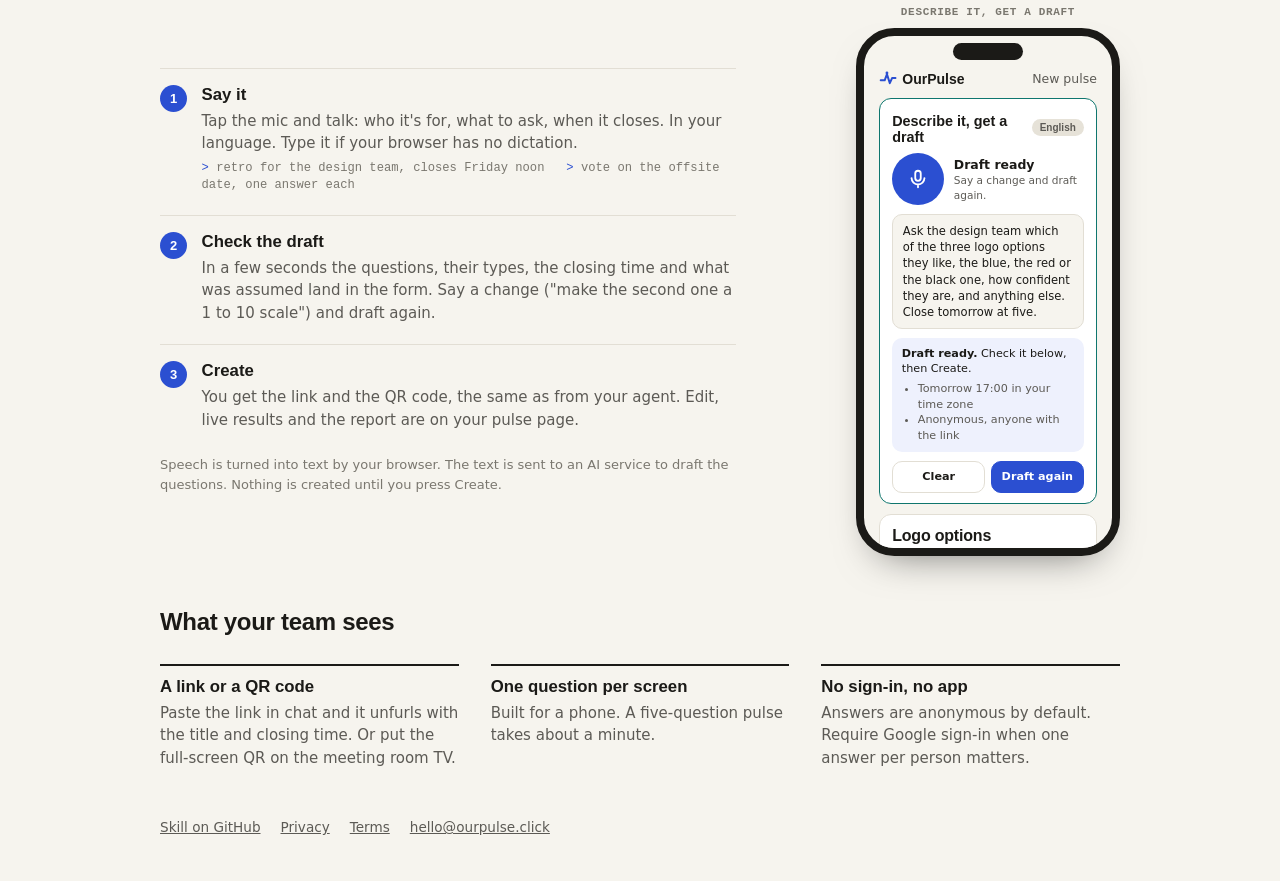
==== commit d0c2c386: "Serve Outfit and Instrument Sans from our own domain, not Google Fonts The twelve woff2 subsets Goog" ====
--- a/docs/index.html
+++ b/docs/index.html
@@ -5,8 +5,7 @@
 <meta name="viewport" content="width=device-width, initial-scale=1, viewport-fit=cover" />
 <title>Tiny pulses for teams and agents · OurPulse</title>
 <link rel="icon" href="/favicon.svg" type="image/svg+xml" />
-<link rel="preconnect" href="https://fonts.gstatic.com" crossorigin />
-<link rel="stylesheet" href="https://fonts.googleapis.com/css2?family=Outfit:wght@500;600;700&family=Instrument+Sans:wght@400;500;600&display=swap" />
+<link rel="stylesheet" href="/fonts/fonts.css" />
 <meta name="description" content="Ask the team in plain words, from your coding agent or by voice on your phone. The questions get drafted, your team answers on their phones, and the results come back as data." />
 <meta property="og:title" content="OurPulse: tiny pulses for teams and agents" />
 <meta property="og:description" content="Ask the team in plain words, from your coding agent or by voice on your phone. The questions get drafted, your team answers on their phones, and the results come back as data." />
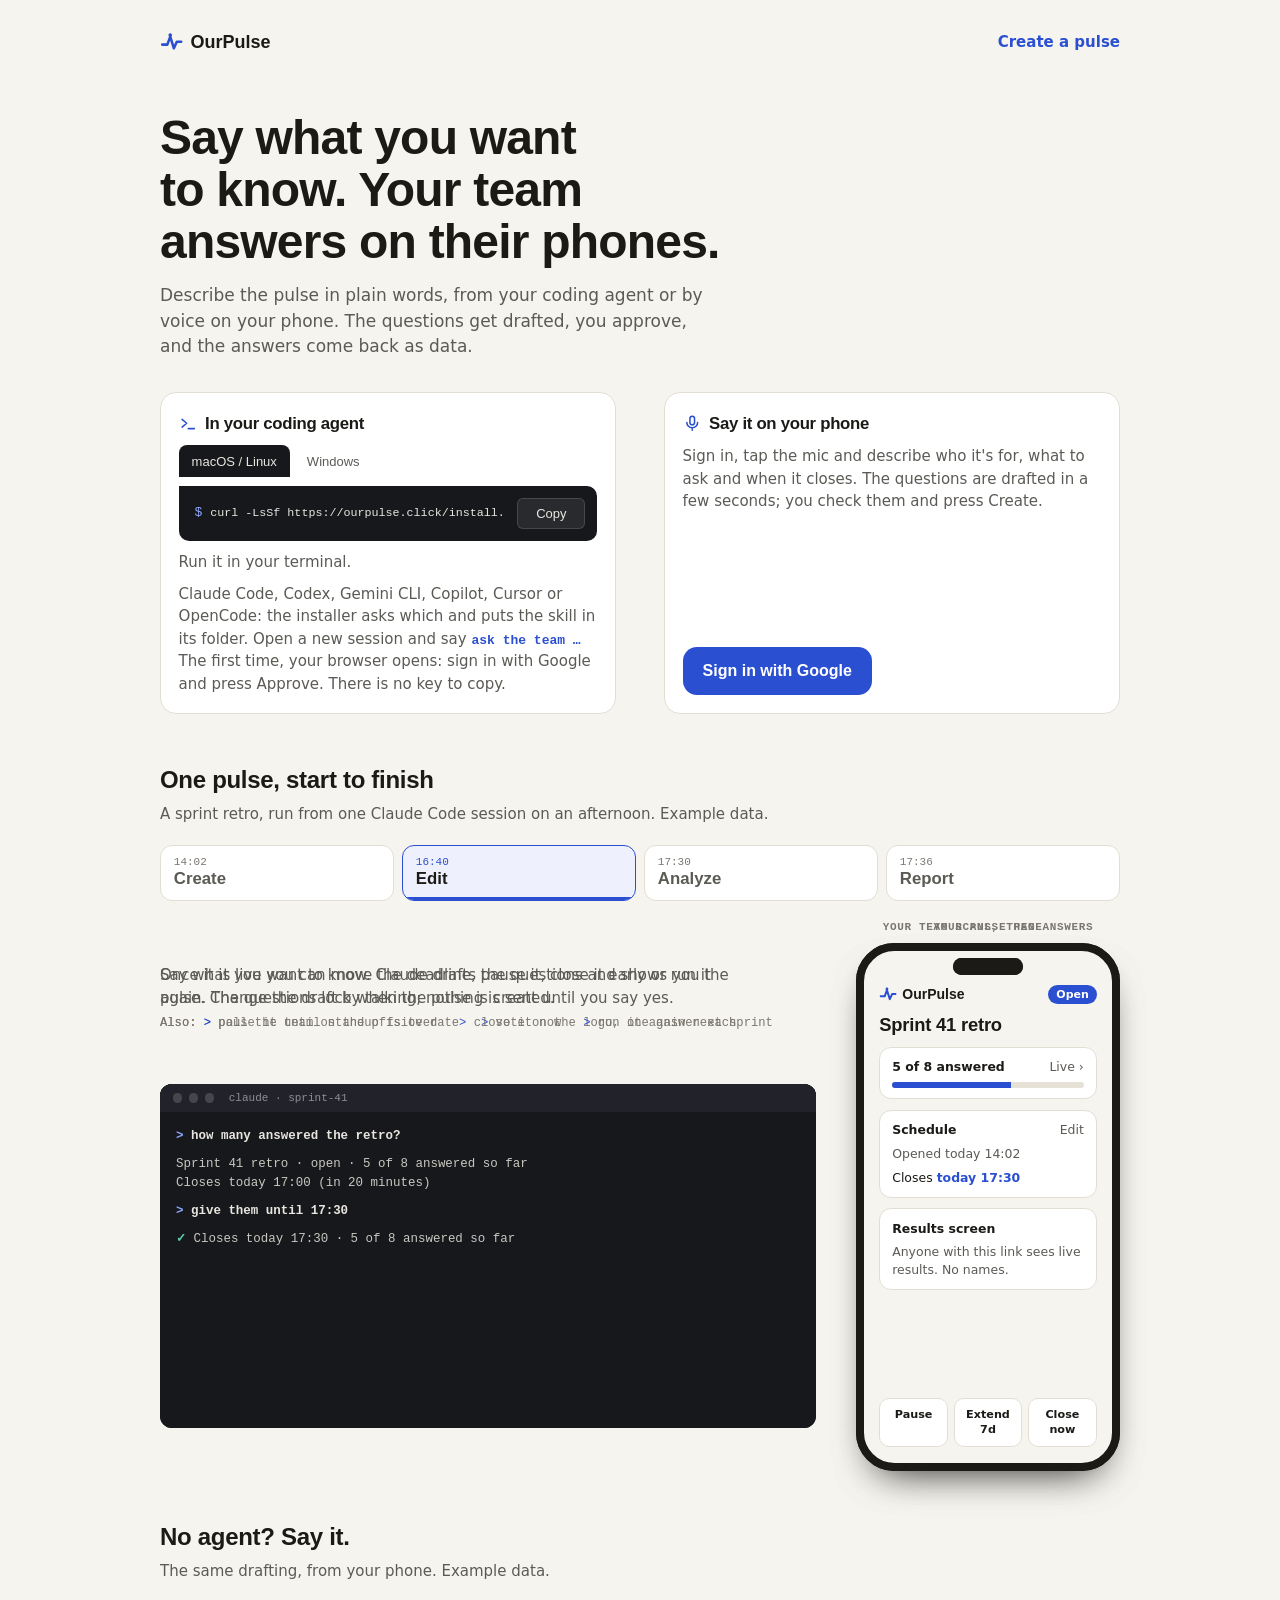
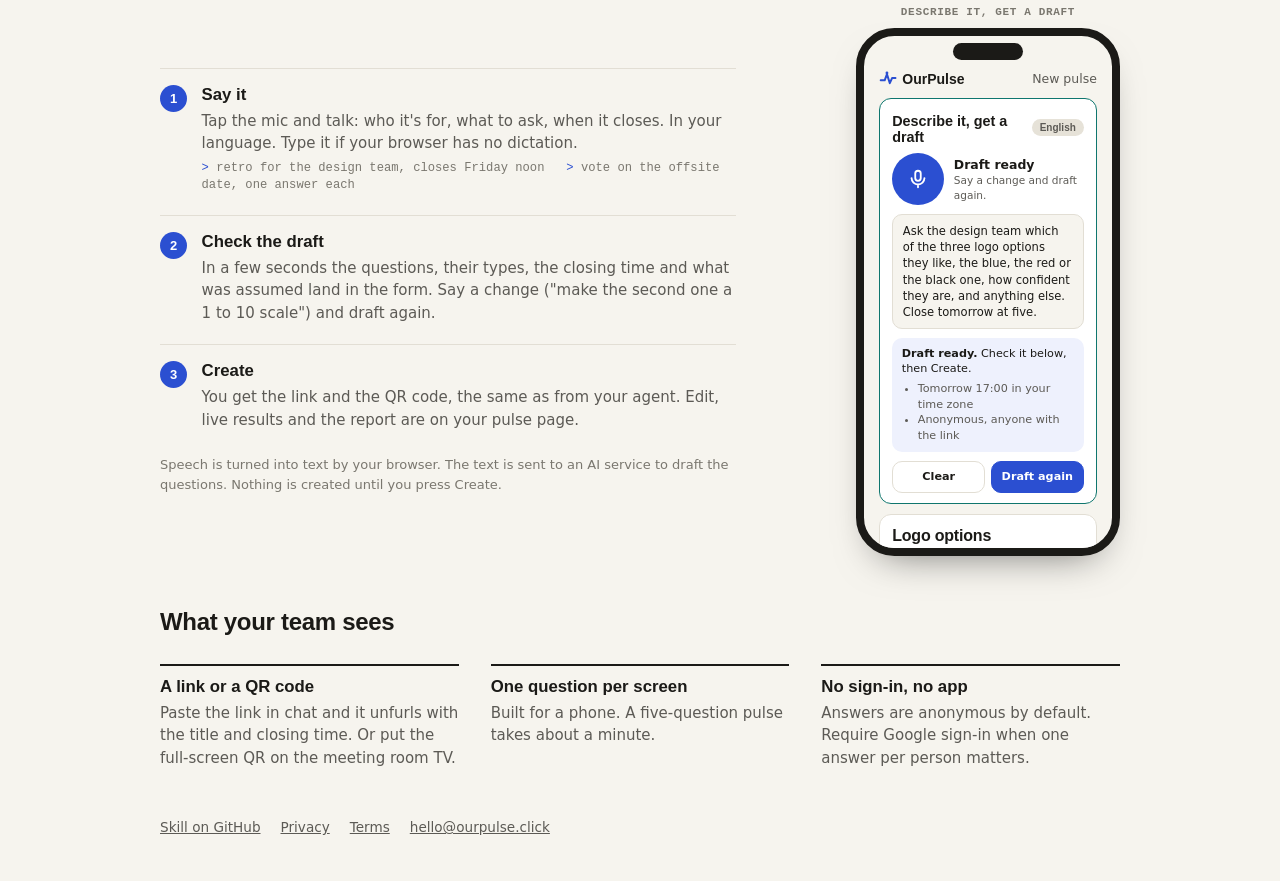
==== commit 5eb06651: "Landing on a phone: headline before the doors, stacked example prompts The pitch shares the hero gri" ====
--- a/docs/index.html
+++ b/docs/index.html
@@ -51,7 +51,7 @@
   a:focus-visible, button:focus-visible { outline: 2px solid var(--accent); outline-offset: 2px; }
   /* Hero: one promise, two doors. On a phone the voice door comes first; nobody installs a plugin from there. */
   .hero { display: grid; grid-template-columns: repeat(auto-fit, minmax(min(100%, 19rem), 1fr)); gap: 2rem 3rem; align-items: stretch; }
-  .pitch { display: flex; flex-direction: column; gap: 1rem; min-width: 0; grid-column: 1 / -1; }
+  .pitch { display: flex; flex-direction: column; gap: 1rem; min-width: 0; grid-column: 1 / -1; order: -2; }
   .pitch h1 { font-size: clamp(2rem, 5vw, 3rem); line-height: 1.08; letter-spacing: -.8px; max-width: 24ch; }
   .pitch p { color: var(--muted); font-size: 1.0625rem; max-width: 34rem; }
 
@@ -107,6 +107,7 @@
   .what p { color: var(--muted); font-size: .9375rem; max-width: 36rem; }
   .also { font: .76rem/1.45 ui-monospace, SFMono-Regular, Menlo, monospace; color: var(--faint); }
   .also b { color: var(--accent); font-weight: 400; }
+  @media (max-width: 32rem) { .also b:not(:first-child)::before { content: '\A'; white-space: pre; } }
 
   /* Terminal window: one fixed size for all phases. */
   .term { height: 21.5rem; background: var(--code-bg); color: var(--code-ink); border-radius: 12px; overflow: hidden; display: flex; flex-direction: column; }
@@ -233,7 +234,7 @@
       <p>Claude Code, Codex, Gemini CLI, Copilot, Cursor or OpenCode: the installer asks which and puts the skill in its folder. Open a new session and say <span class="say">ask the team …</span> The first time, your browser opens: sign in with Google and press Approve. There is no key to copy.</p>
     </div>
     <div class="door voice">
-      <h3><svg viewBox="0 0 24 24" fill="none" stroke="currentColor" stroke-width="2" stroke-linecap="round" stroke-linejoin="round" aria-hidden="true"><rect x="9" y="3" width="6" height="11" rx="3"/><path d="M5 11a7 7 0 0 0 14 0M12 18v3"/></svg>Or just say it</h3>
+      <h3><svg viewBox="0 0 24 24" fill="none" stroke="currentColor" stroke-width="2" stroke-linecap="round" stroke-linejoin="round" aria-hidden="true"><rect x="9" y="3" width="6" height="11" rx="3"/><path d="M5 11a7 7 0 0 0 14 0M12 18v3"/></svg>Say it on your phone</h3>
       <p>Sign in, tap the mic and describe who it's for, what to ask and when it closes. The questions are drafted in a few seconds; you check them and press Create.</p>
       <a class="btn" href="/me/new">Sign in with Google</a>
     </div>
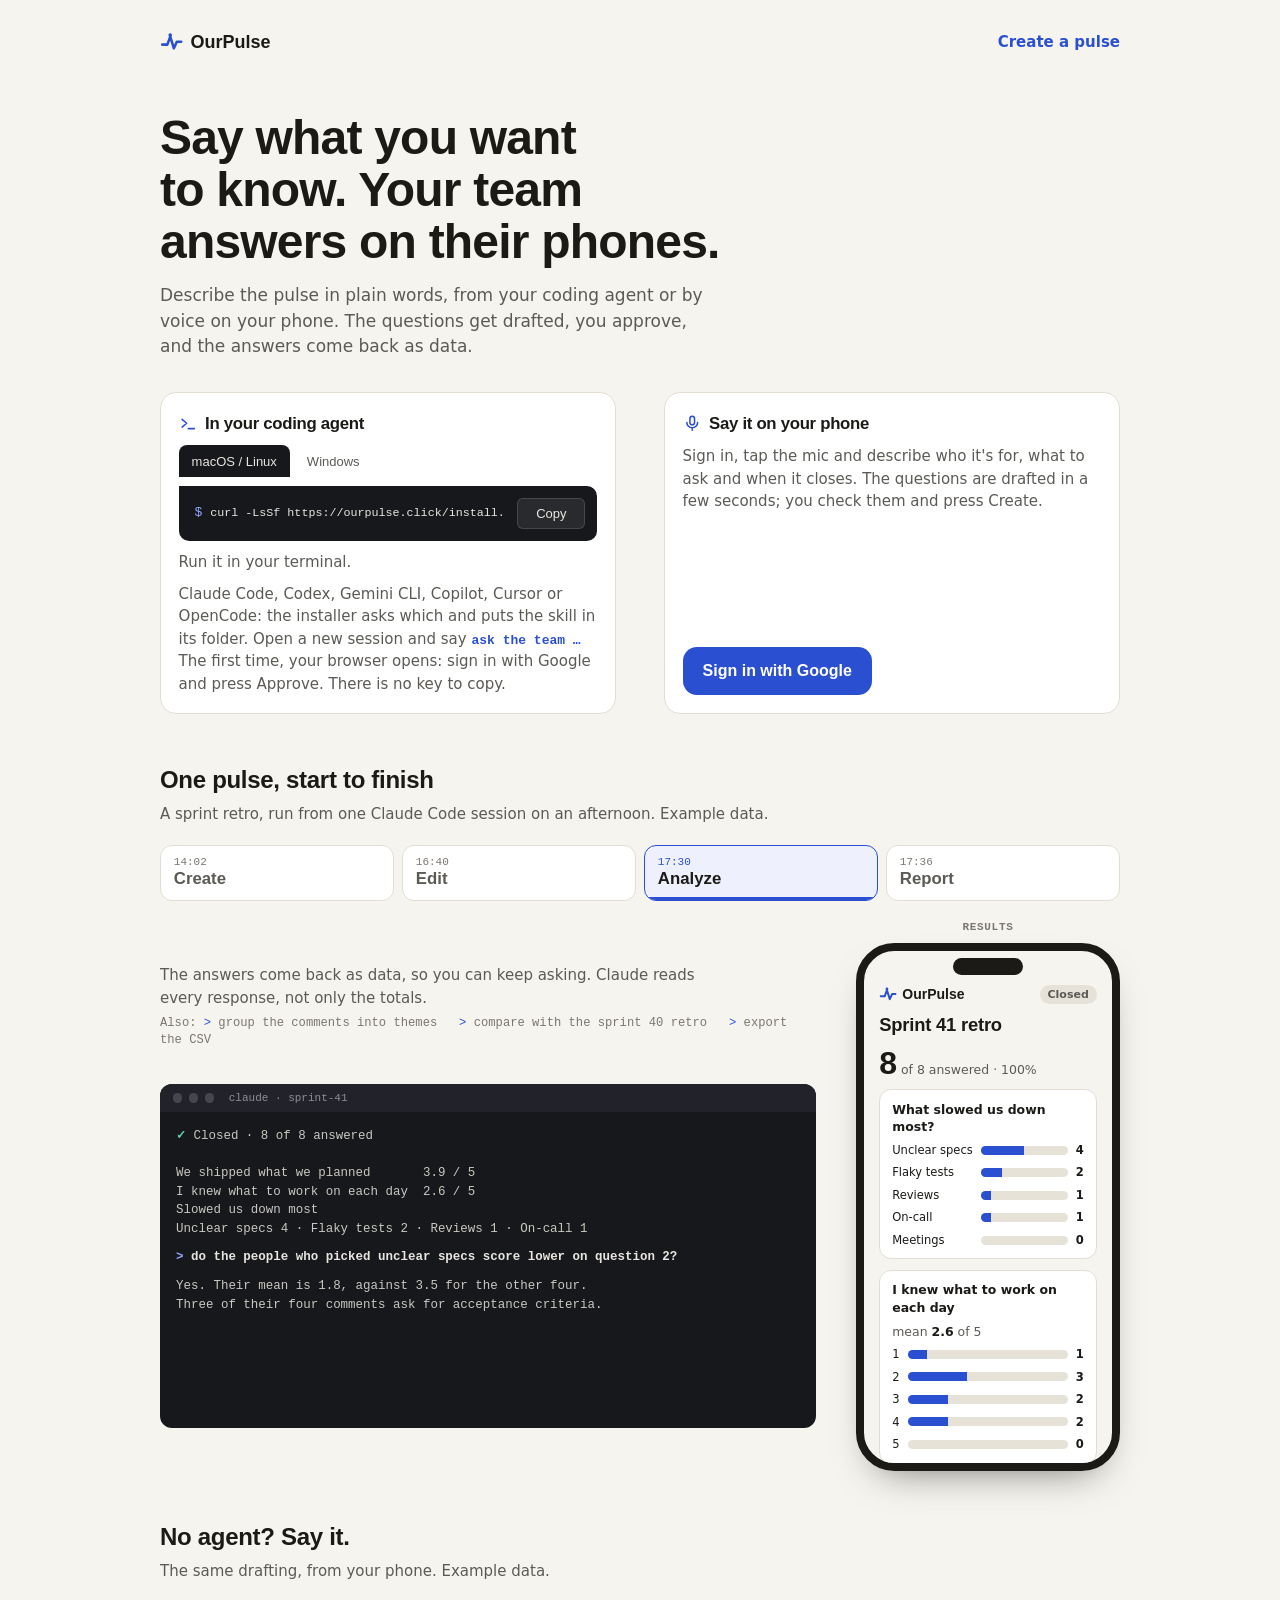
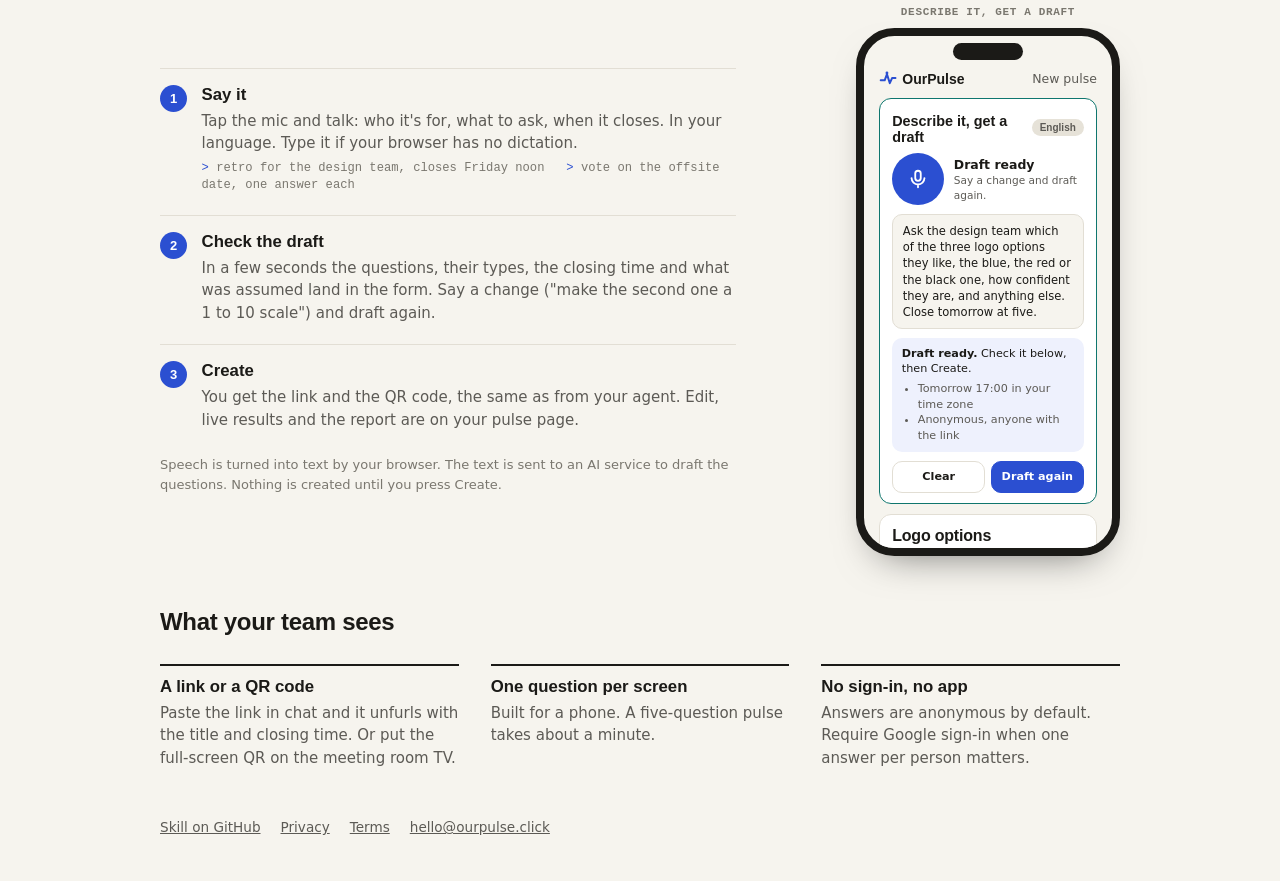
==== commit 2cb8c33f: "SEO hygiene: robots.txt, sitemap, canonical, share image, JSON-LD Closes #5.  Co-Authored-By: Claude" ====
--- a/docs/index.html
+++ b/docs/index.html
@@ -7,8 +7,30 @@
 <link rel="icon" href="/favicon.svg" type="image/svg+xml" />
 <link rel="stylesheet" href="/fonts/fonts.css" />
 <meta name="description" content="Ask the team in plain words, from your coding agent or by voice on your phone. The questions get drafted, your team answers on their phones, and the results come back as data." />
+<link rel="canonical" href="https://ourpulse.click/" />
+<meta property="og:type" content="website" />
+<meta property="og:site_name" content="OurPulse" />
+<meta property="og:url" content="https://ourpulse.click/" />
 <meta property="og:title" content="OurPulse: tiny pulses for teams and agents" />
 <meta property="og:description" content="Ask the team in plain words, from your coding agent or by voice on your phone. The questions get drafted, your team answers on their phones, and the results come back as data." />
+<meta property="og:image" content="https://ourpulse.click/og.png" />
+<meta property="og:image:width" content="1200" />
+<meta property="og:image:height" content="630" />
+<meta property="og:image:alt" content="OurPulse: say what you want to know, your team answers on their phones." />
+<meta name="twitter:card" content="summary_large_image" />
+<script type="application/ld+json">
+{
+  "@context": "https://schema.org",
+  "@type": "SoftwareApplication",
+  "name": "OurPulse",
+  "url": "https://ourpulse.click/",
+  "description": "Tiny pulses for teams and agents. Describe a team poll, retro or check-in in plain words, from a coding agent or by voice on your phone; the questions get drafted, your team answers on their phones, and the results come back as data.",
+  "applicationCategory": "BusinessApplication",
+  "operatingSystem": "Web",
+  "offers": { "@type": "Offer", "price": "0", "priceCurrency": "USD" },
+  "image": "https://ourpulse.click/og.png"
+}
+</script>
 <!-- Tokens and base styles mirror src/lib/page.ts in the OurPulse app; keep them in step. -->
 <style>
   :root {
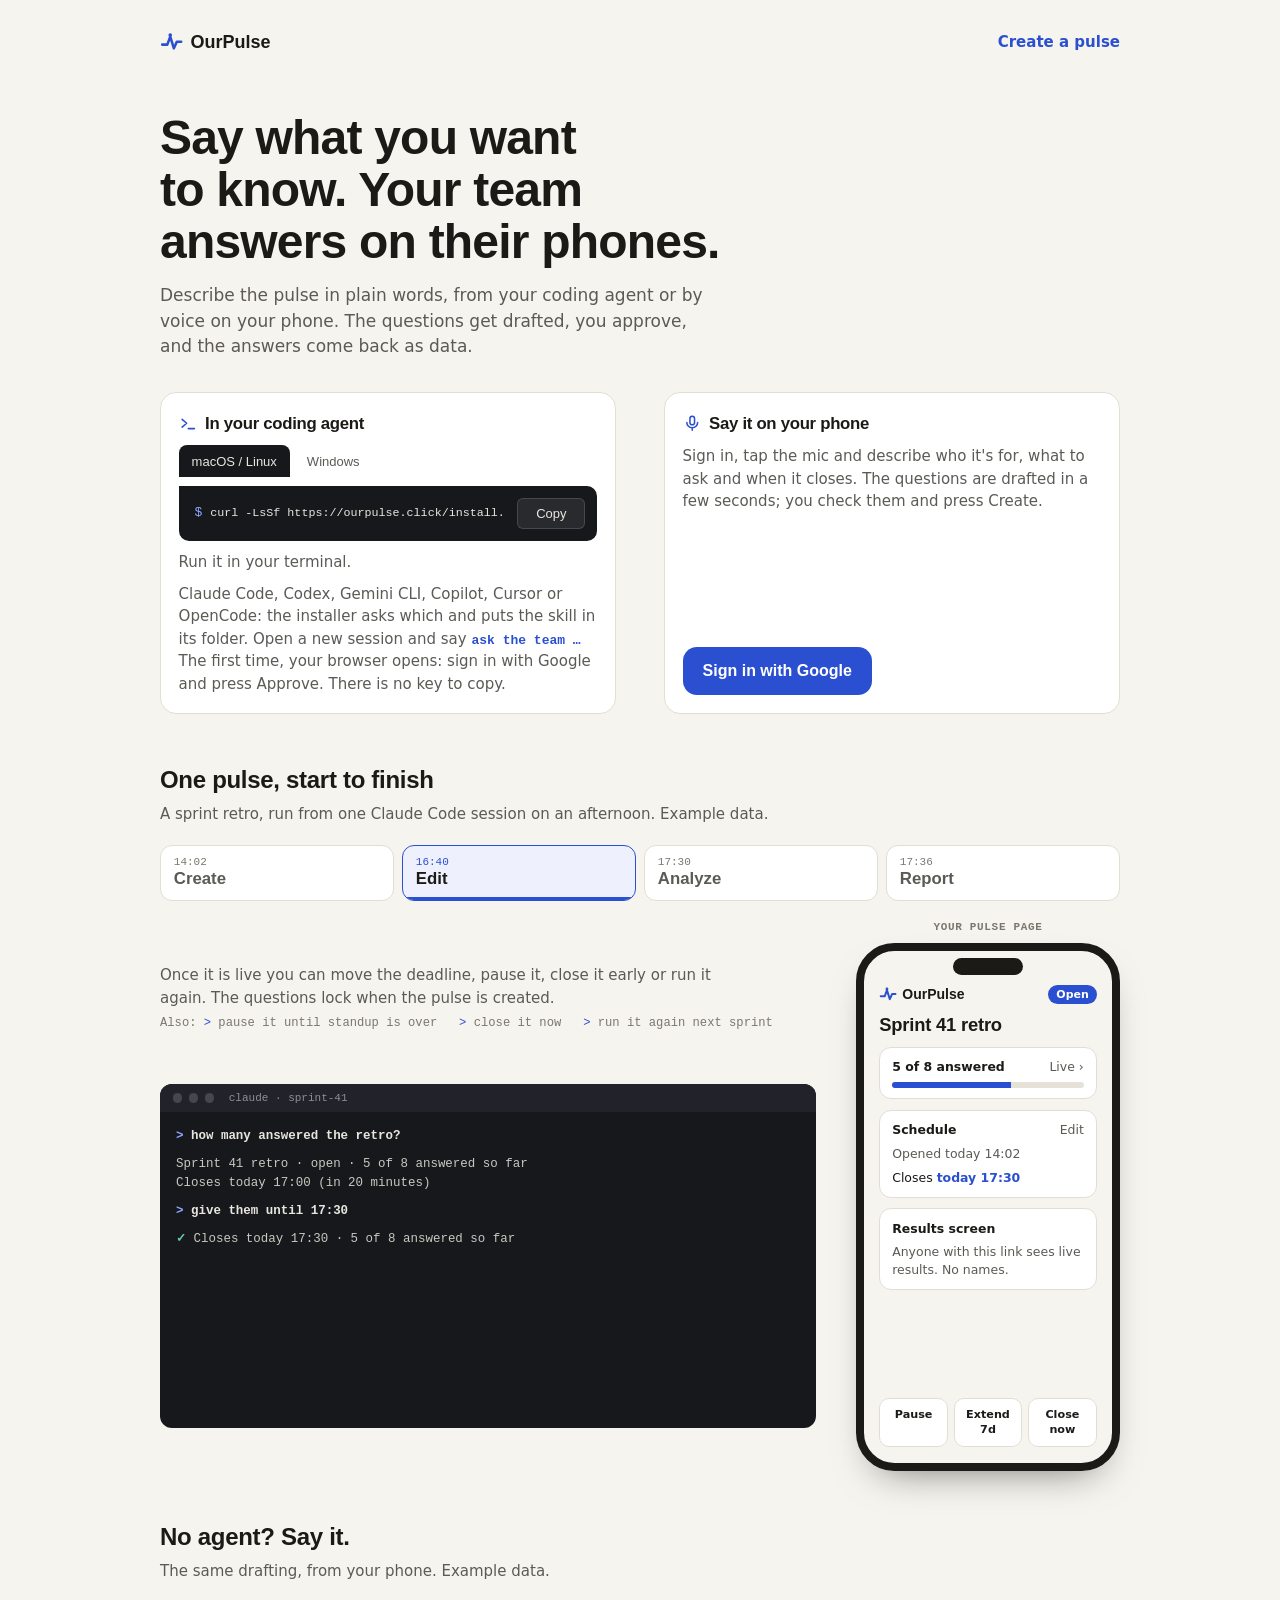
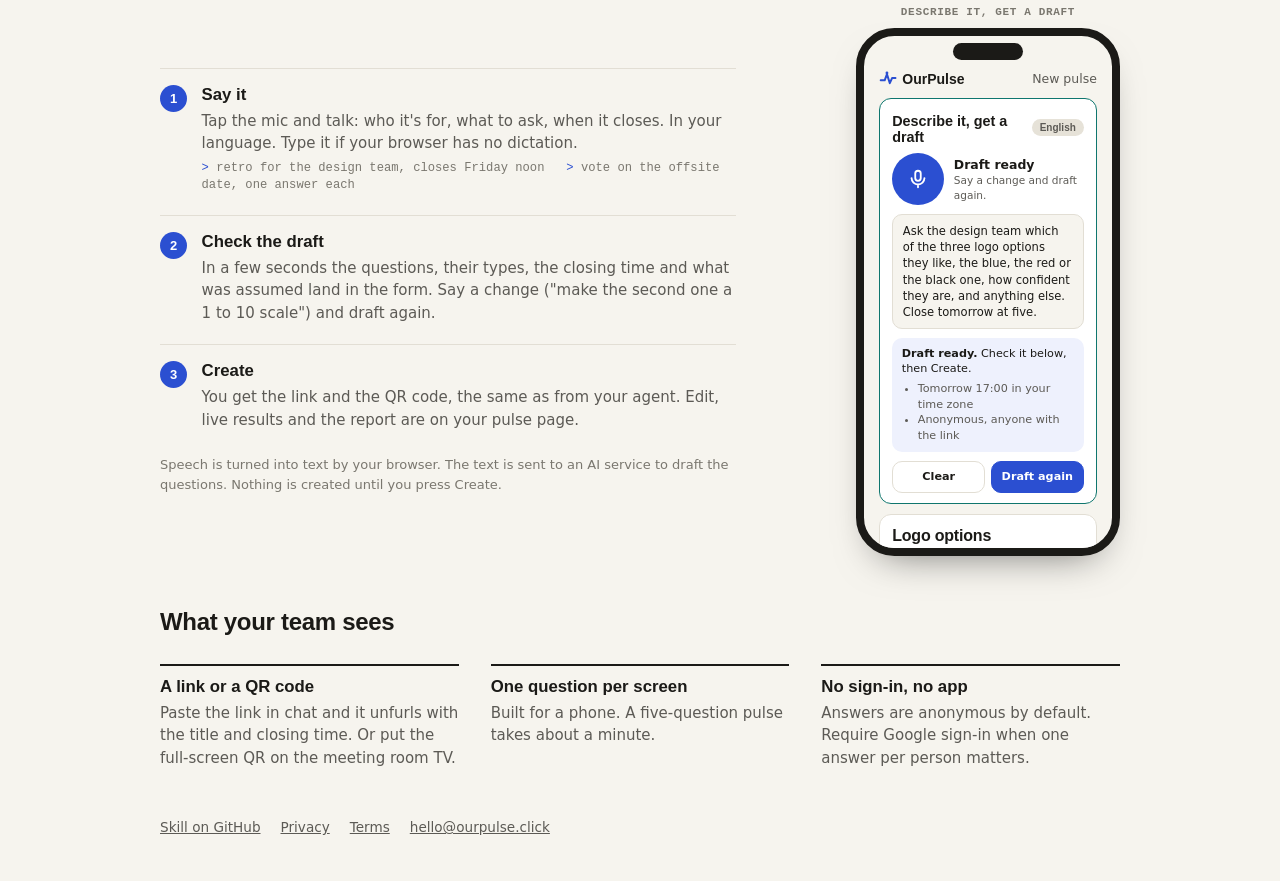
==== commit 19d1a477: "Cloudflare Web Analytics beacon on the landing site, privacy page says so Closes #6.  Co-Authored-By" ====
--- a/docs/index.html
+++ b/docs/index.html
@@ -523,5 +523,7 @@
     if (navigator.clipboard && navigator.clipboard.writeText) navigator.clipboard.writeText(txt).then(done,select); else select(); }; });
 })();
 </script>
+<!-- Cloudflare Web Analytics: cookieless page-view count on the public landing site only; the app pages carry no analytics script. -->
+<script defer src="https://static.cloudflareinsights.com/beacon.min.js" data-cf-beacon='{"token": "4b1772fc0d824607872009bd4c4ebe4b"}'></script>
 </body>
 </html>
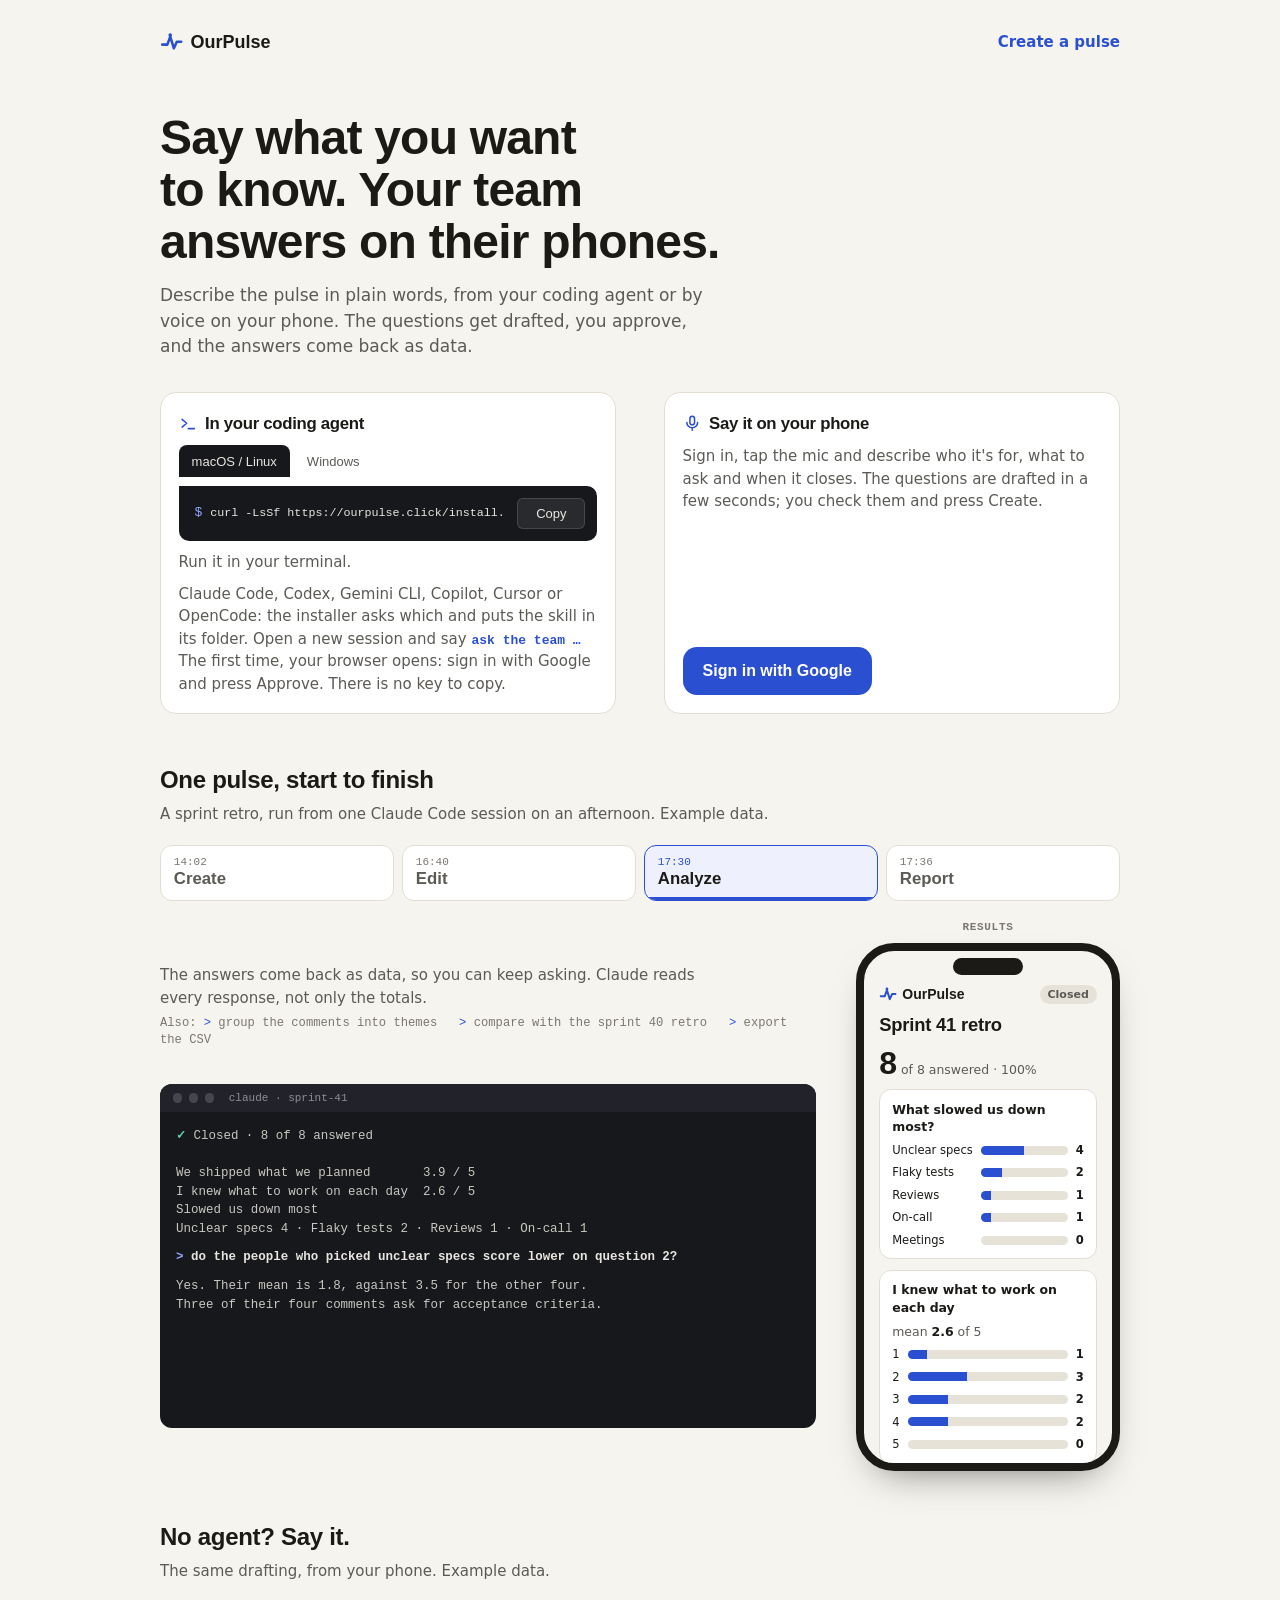
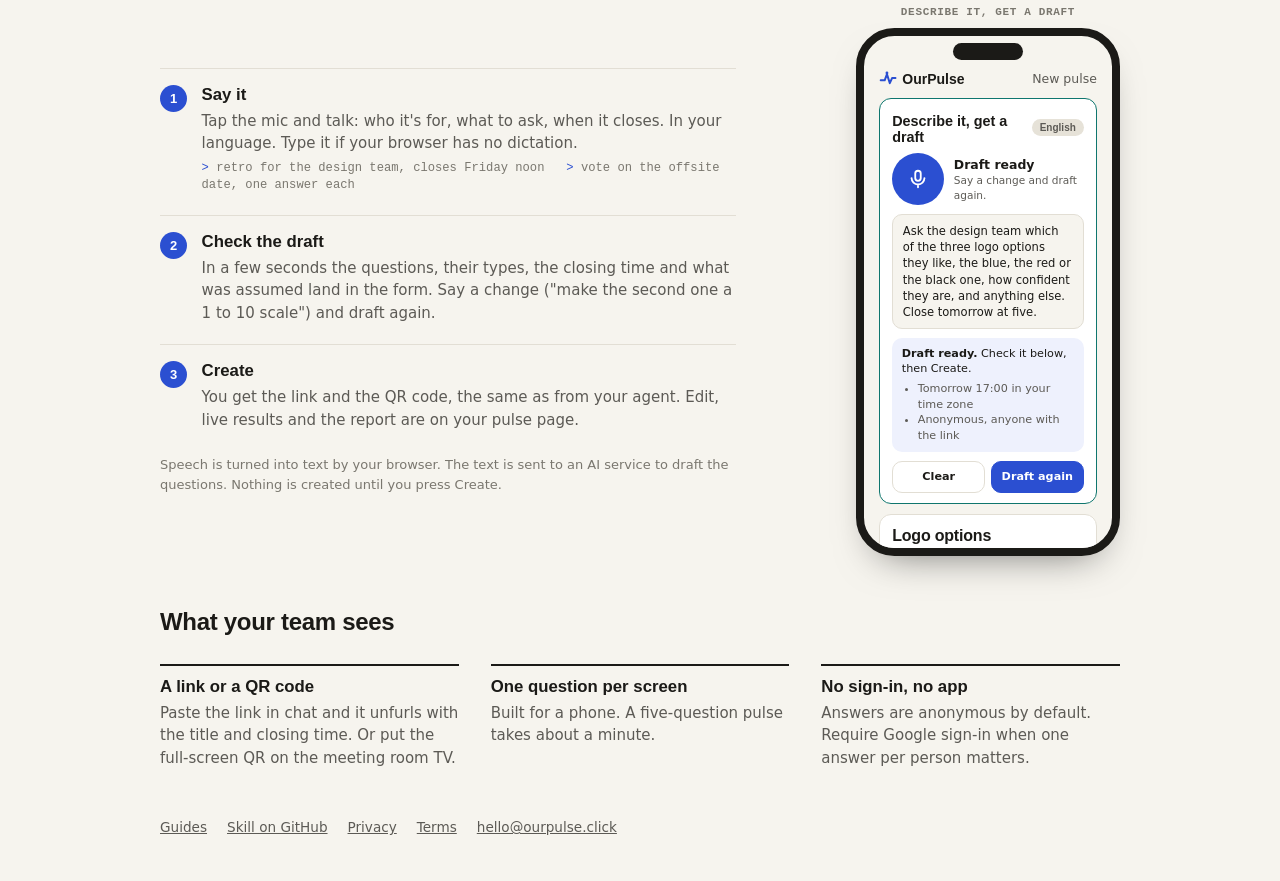
==== commit 66bcfba5: "Guides: first pulse from your agent, with screenshots New docs/guides/ with an index and the first g" ====
--- a/docs/index.html
+++ b/docs/index.html
@@ -480,7 +480,7 @@
     </div>
   </div>
 
-  <p class="foot"><a href="https://github.com/n-dimitrov/ourpulse-site">Skill on GitHub</a><a href="/privacy">Privacy</a><a href="/terms">Terms</a><a href="mailto:hello@ourpulse.click">hello@ourpulse.click</a></p>
+  <p class="foot"><a href="/guides/">Guides</a><a href="https://github.com/n-dimitrov/ourpulse-site">Skill on GitHub</a><a href="/privacy">Privacy</a><a href="/terms">Terms</a><a href="mailto:hello@ourpulse.click">hello@ourpulse.click</a></p>
   <div class="toast" id="toast">Copied</div>
 </div>
 <script>
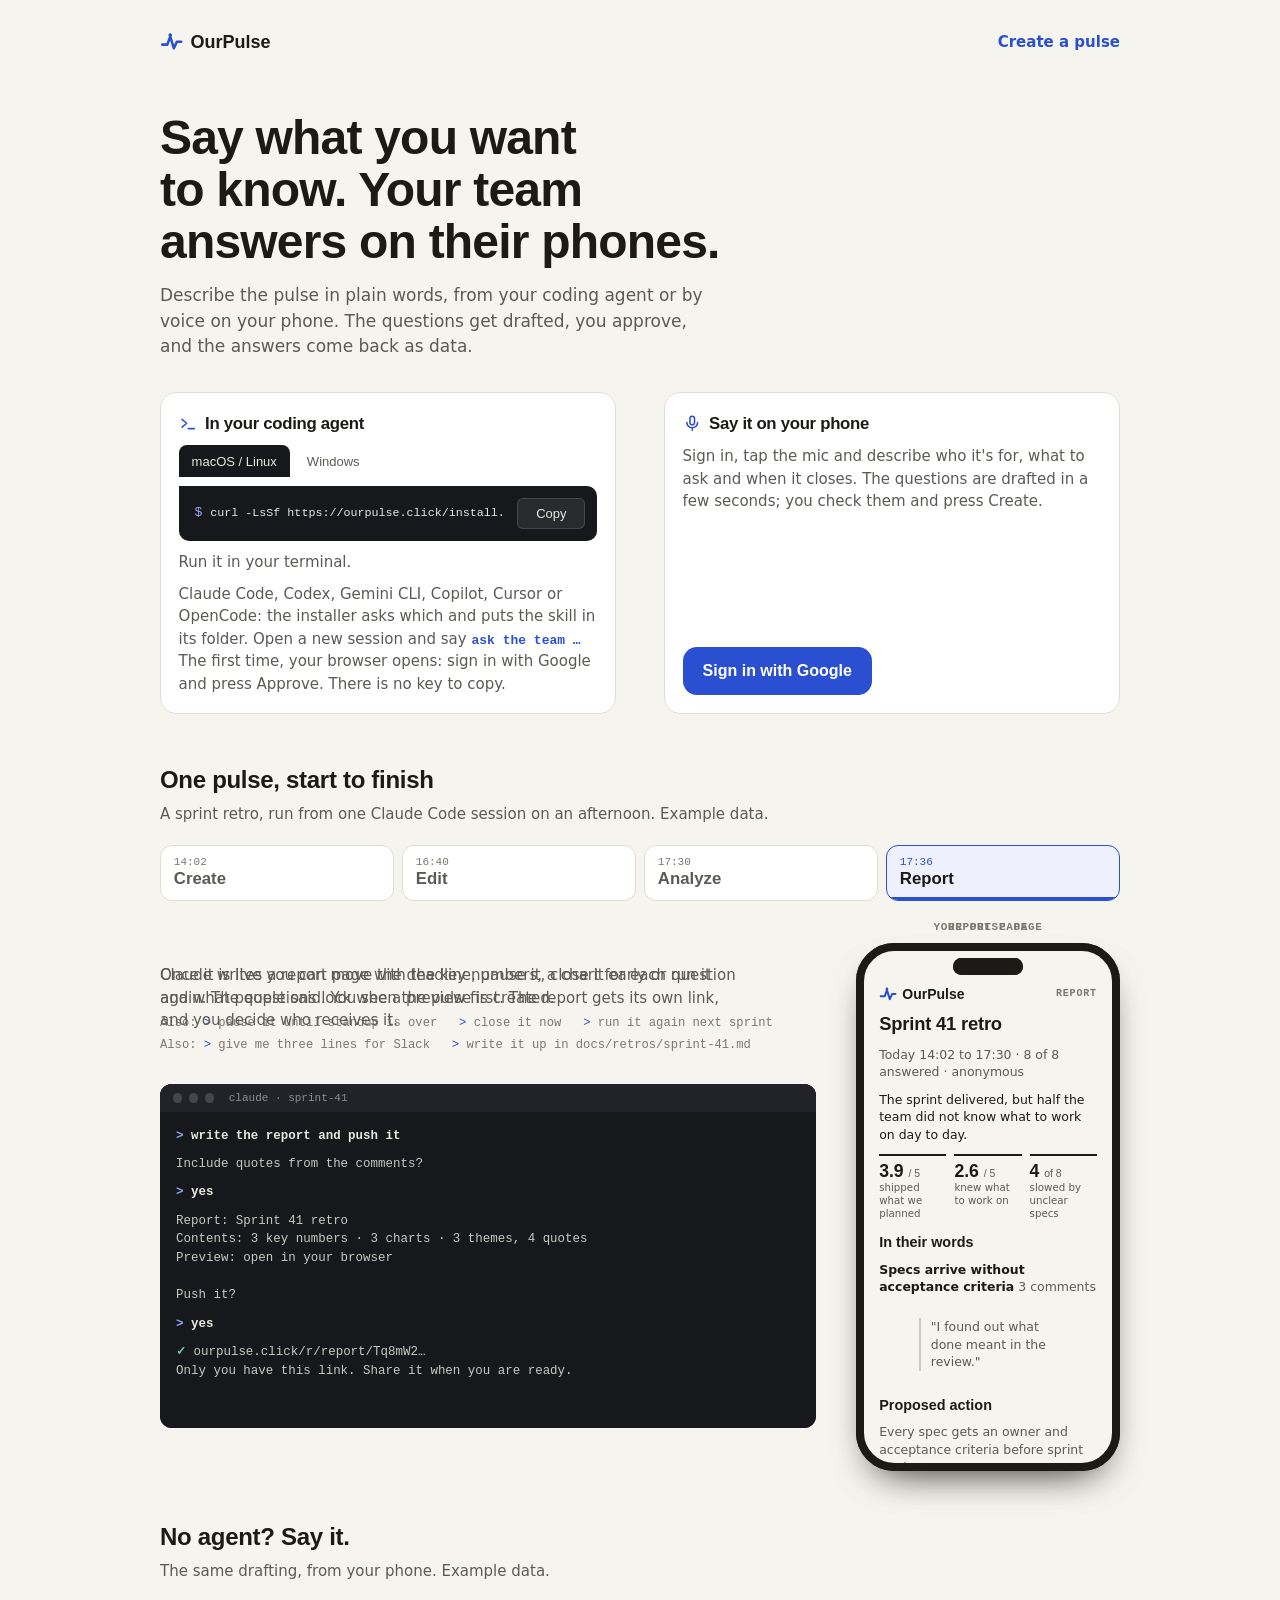
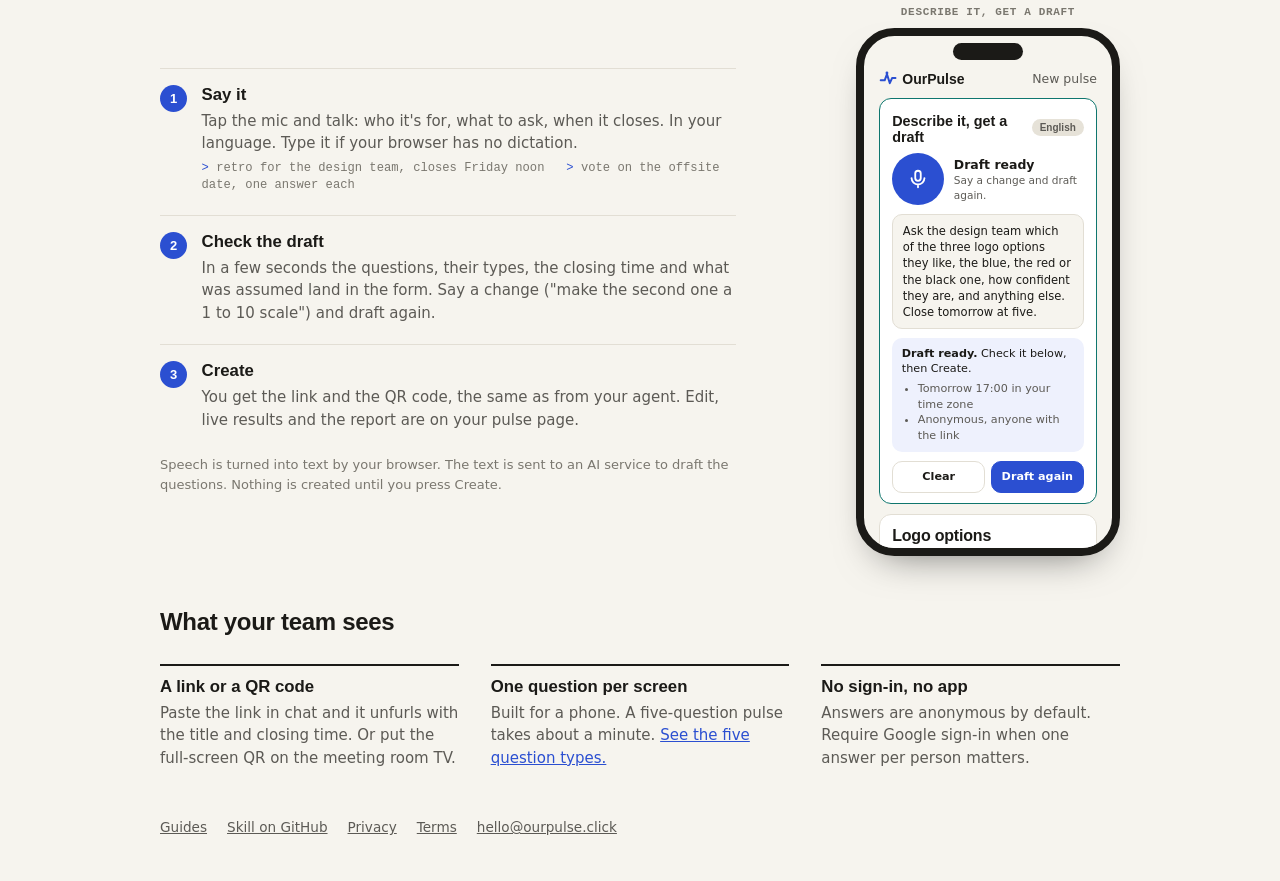
==== commit 674264d6: "Guide: the five question types One section per type with a real phone screenshot, the form line, the" ====
--- a/docs/index.html
+++ b/docs/index.html
@@ -475,7 +475,7 @@
     <header><h2>What your team sees</h2></header>
     <div class="team">
       <div><strong>A link or a QR code</strong><p>Paste the link in chat and it unfurls with the title and closing time. Or put the full-screen QR on the meeting room TV.</p></div>
-      <div><strong>One question per screen</strong><p>Built for a phone. A five-question pulse takes about a minute.</p></div>
+      <div><strong>One question per screen</strong><p>Built for a phone. A five-question pulse takes about a minute. <a href="/guides/question-types">See the five question types.</a></p></div>
       <div><strong>No sign-in, no app</strong><p>Answers are anonymous by default. Require Google sign-in when one answer per person matters.</p></div>
     </div>
   </div>
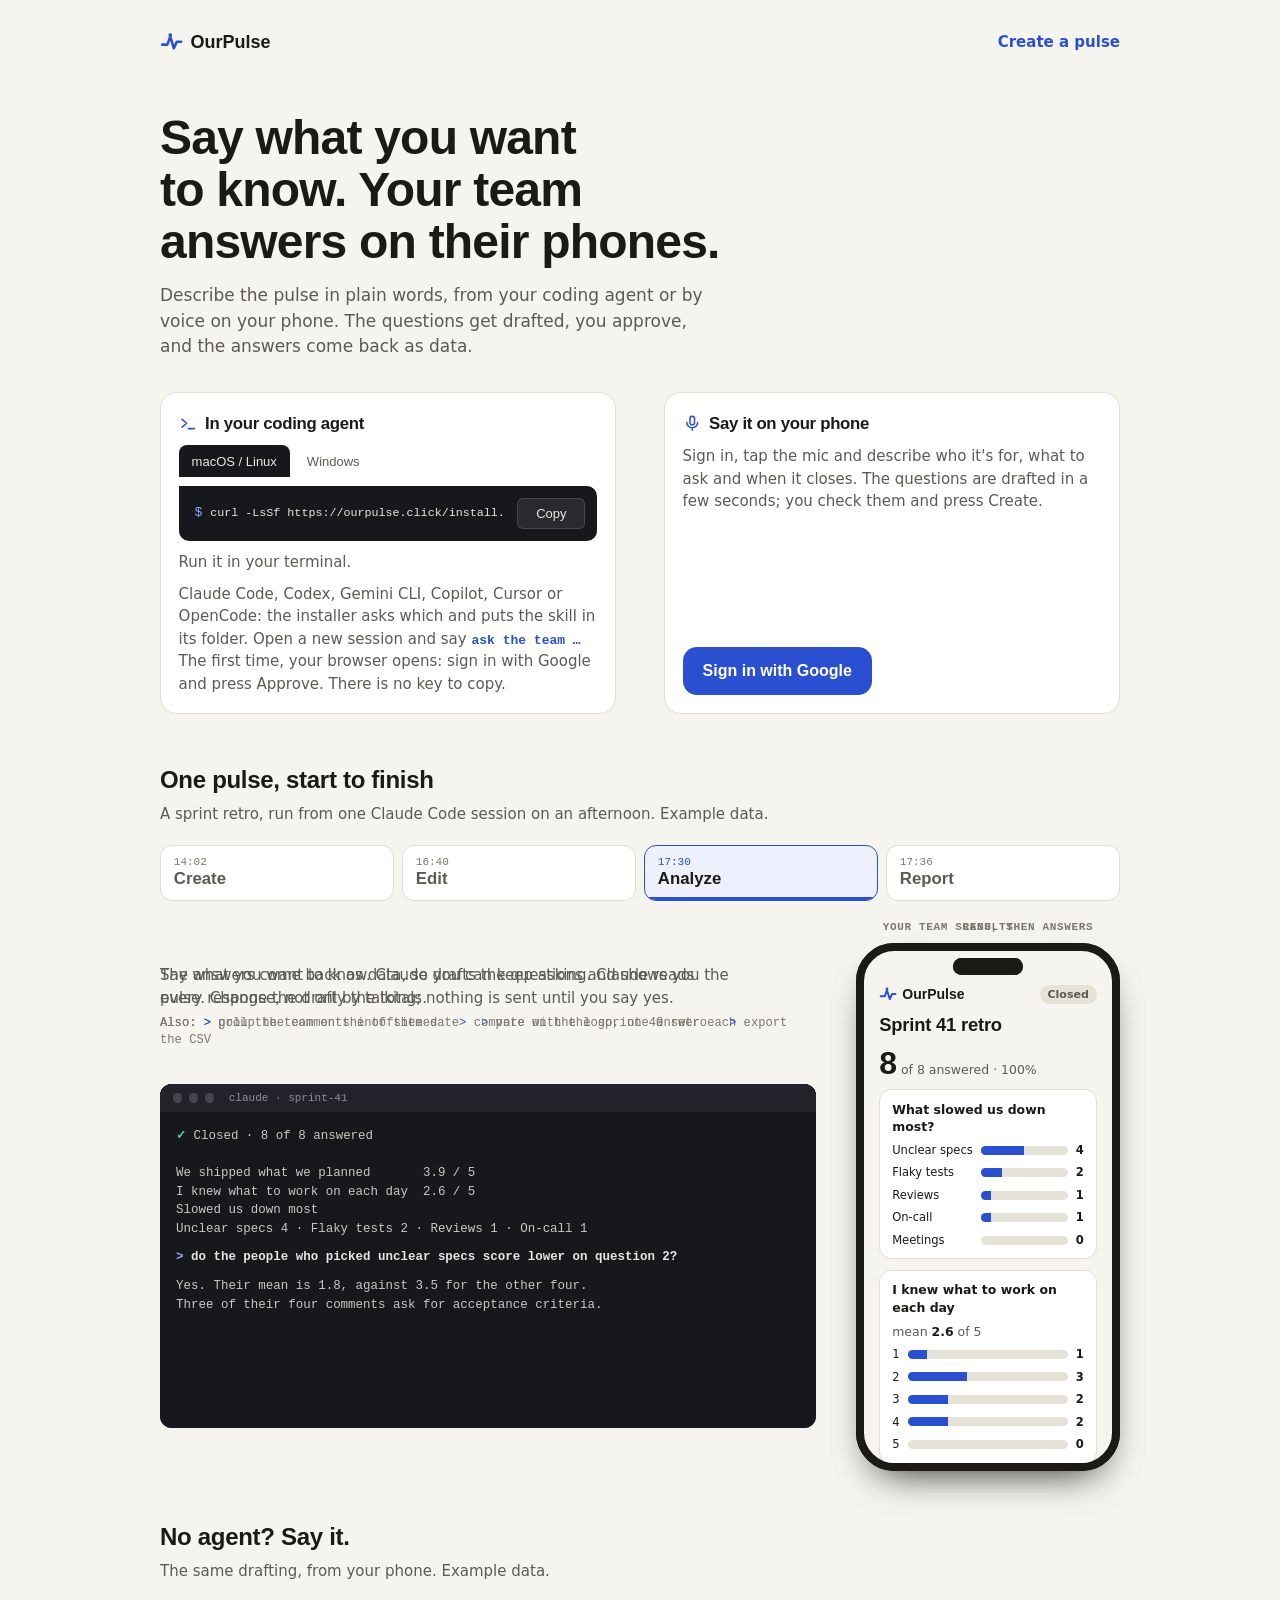
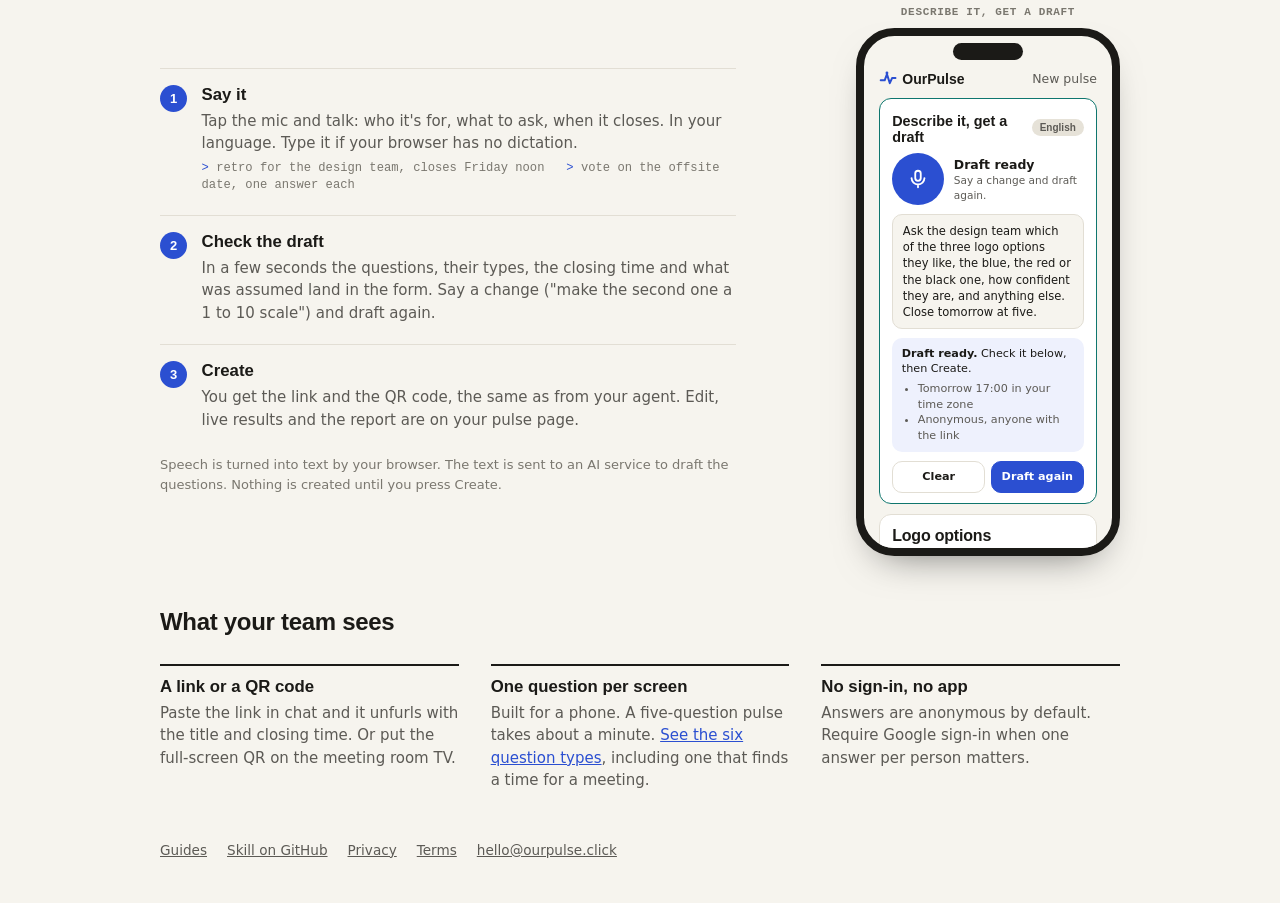
==== commit db8e1c6e: "Skill 1.6.0, guide and privacy: meeting questions, changing answers, names on results Skill: the mee" ====
--- a/docs/index.html
+++ b/docs/index.html
@@ -475,7 +475,7 @@
     <header><h2>What your team sees</h2></header>
     <div class="team">
       <div><strong>A link or a QR code</strong><p>Paste the link in chat and it unfurls with the title and closing time. Or put the full-screen QR on the meeting room TV.</p></div>
-      <div><strong>One question per screen</strong><p>Built for a phone. A five-question pulse takes about a minute. <a href="/guides/question-types">See the five question types.</a></p></div>
+      <div><strong>One question per screen</strong><p>Built for a phone. A five-question pulse takes about a minute. <a href="/guides/question-types">See the six question types</a>, including one that finds a time for a meeting.</p></div>
       <div><strong>No sign-in, no app</strong><p>Answers are anonymous by default. Require Google sign-in when one answer per person matters.</p></div>
     </div>
   </div>
